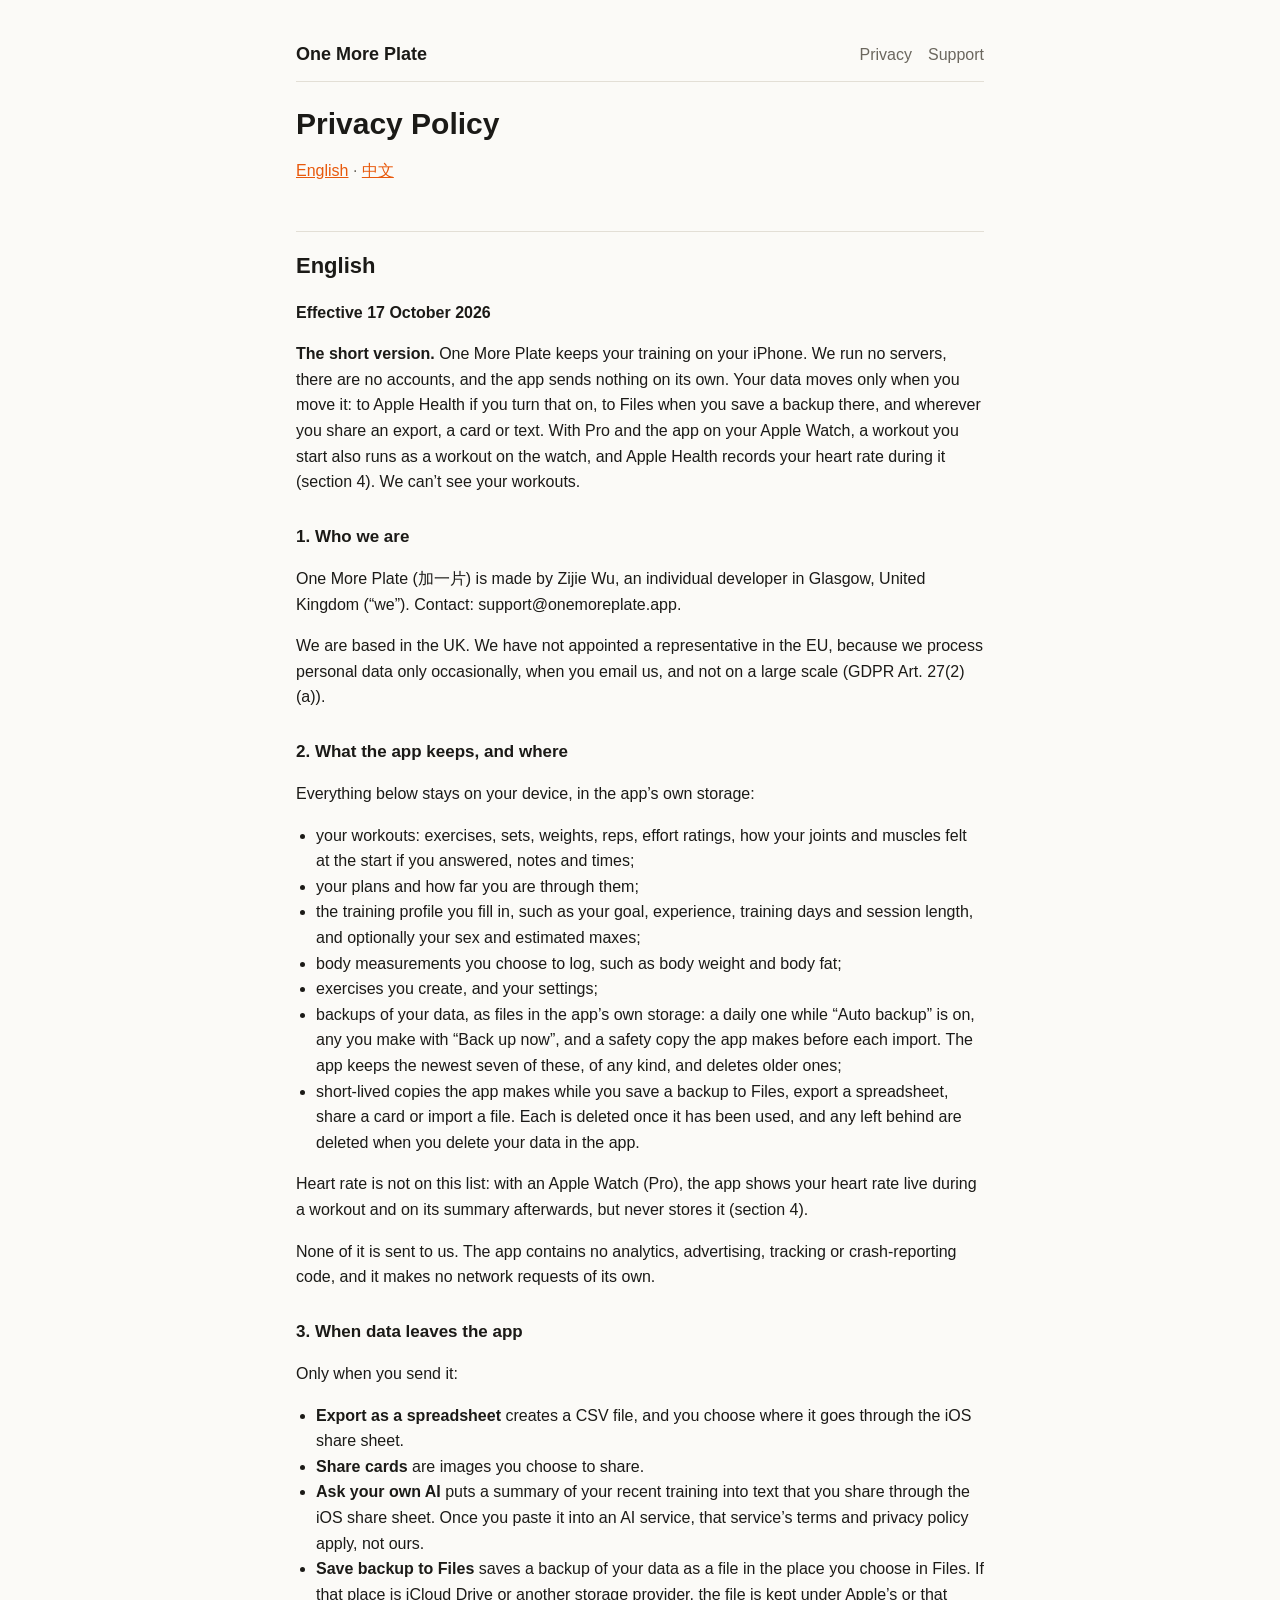
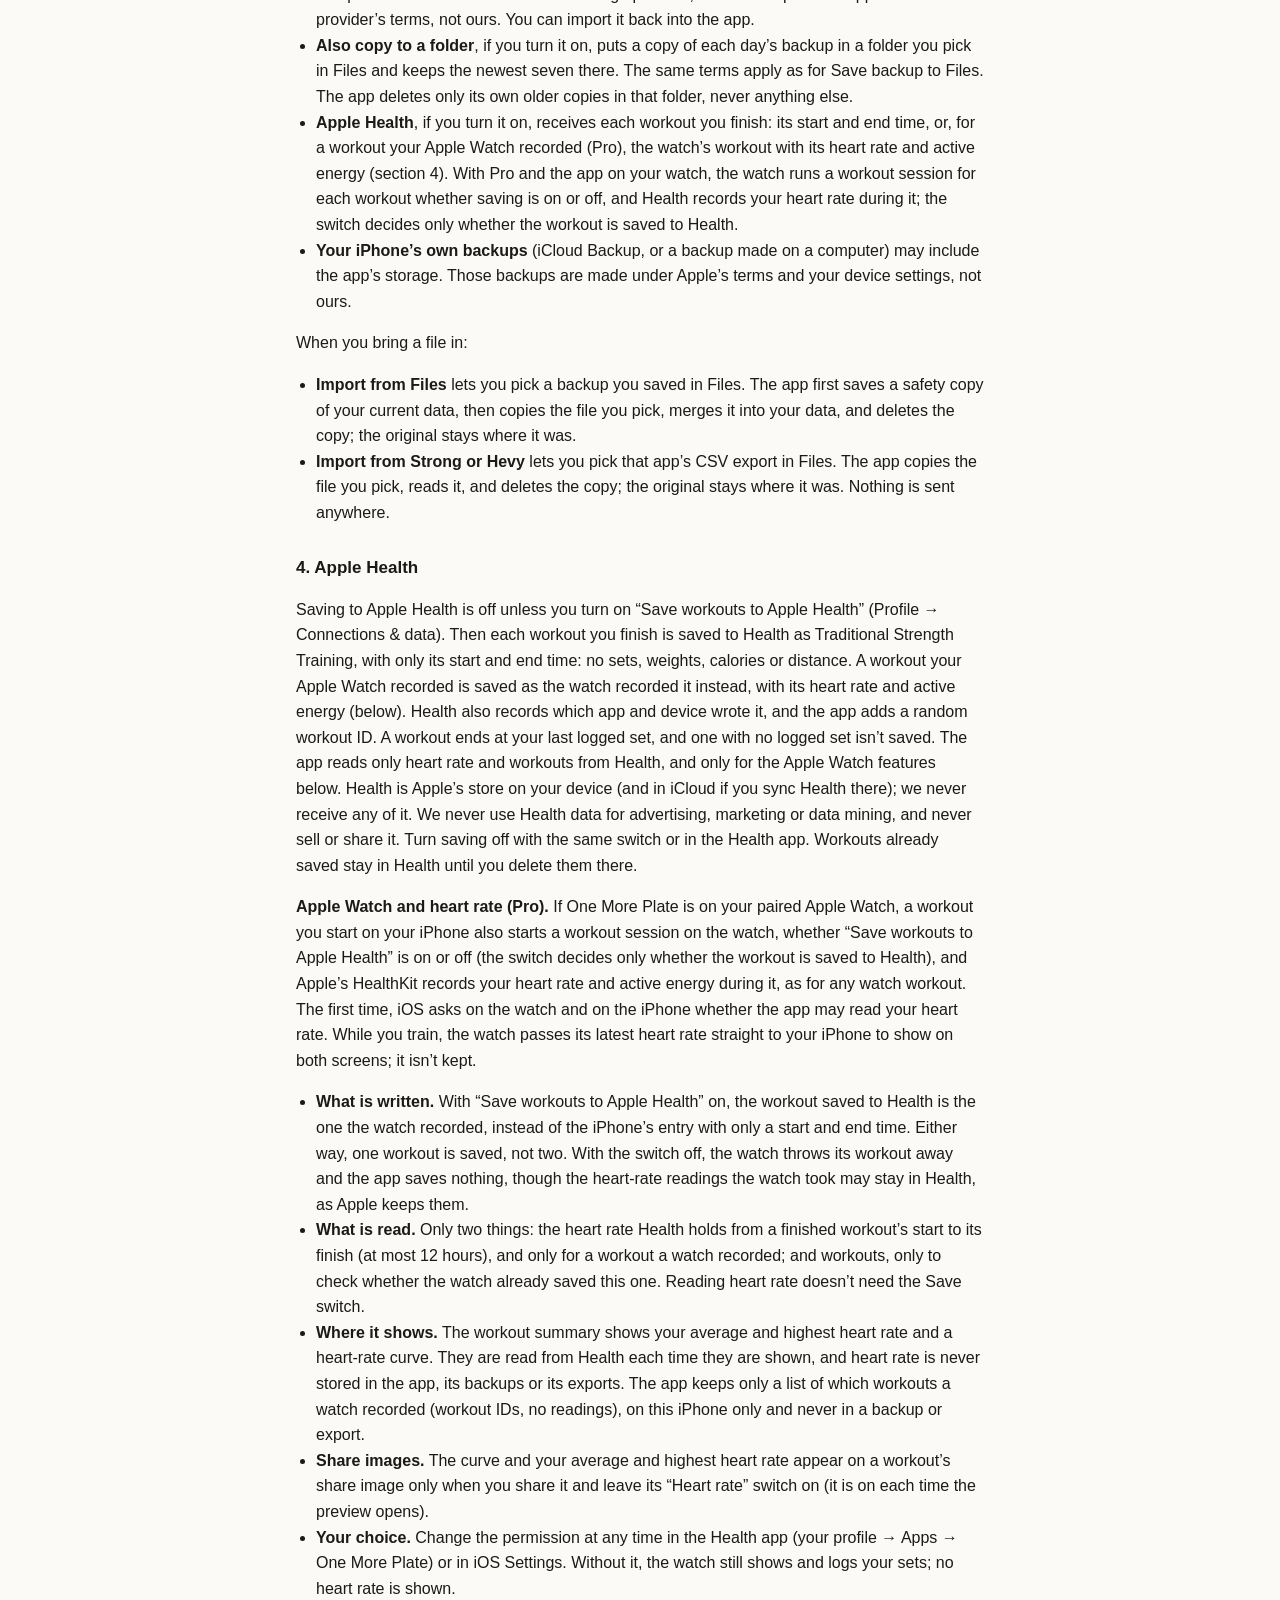
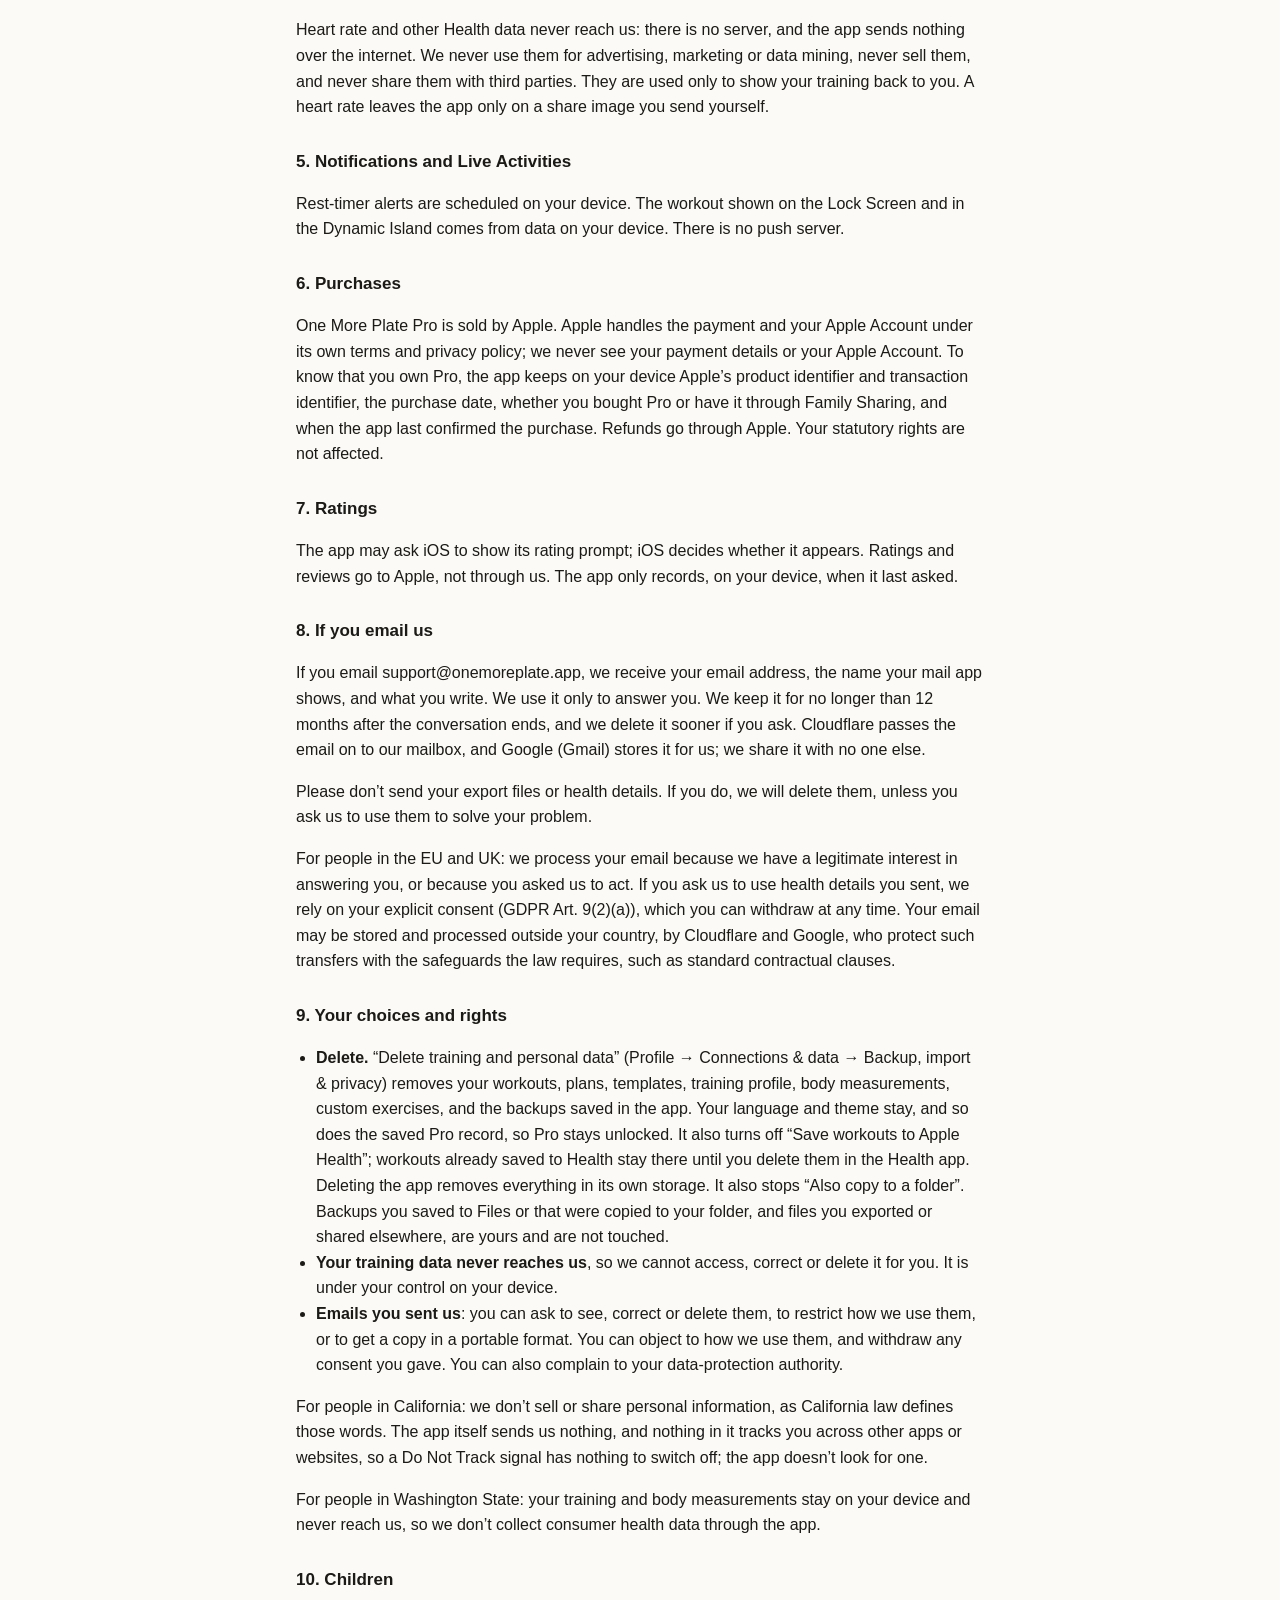
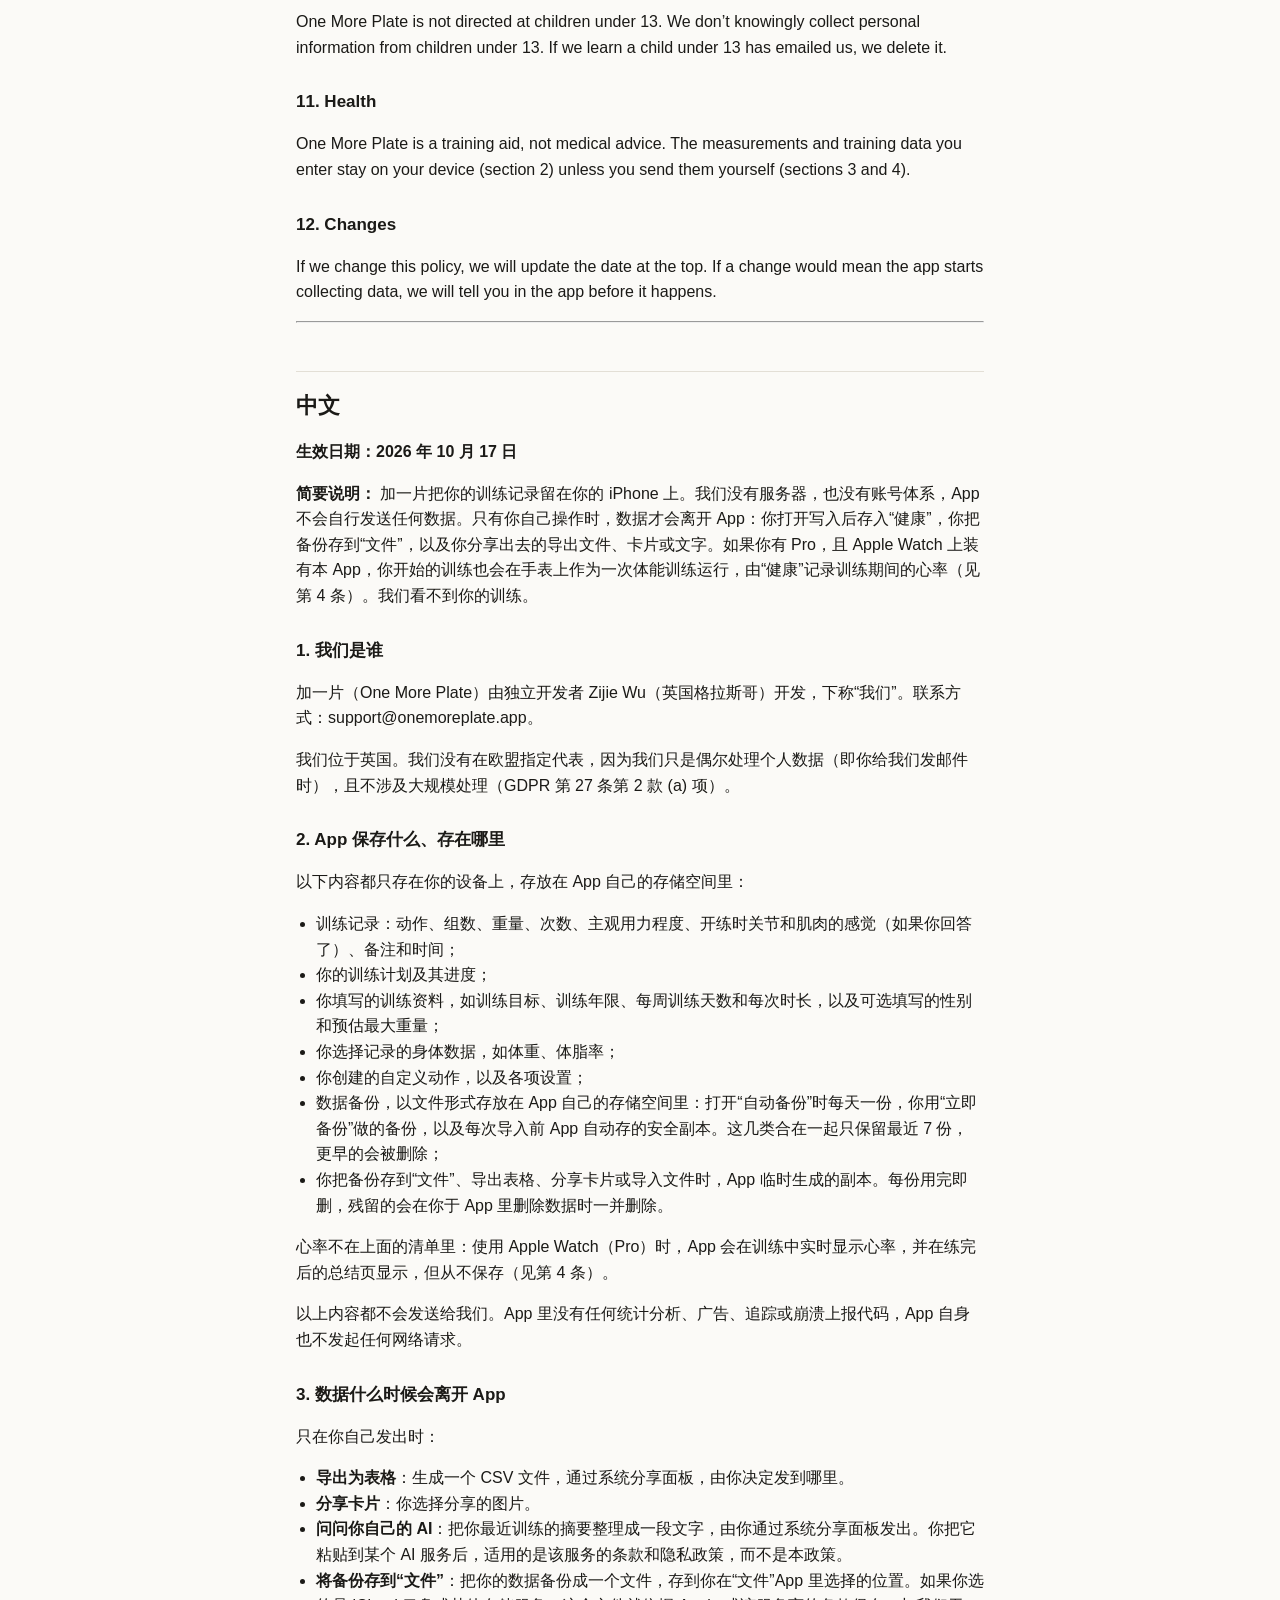
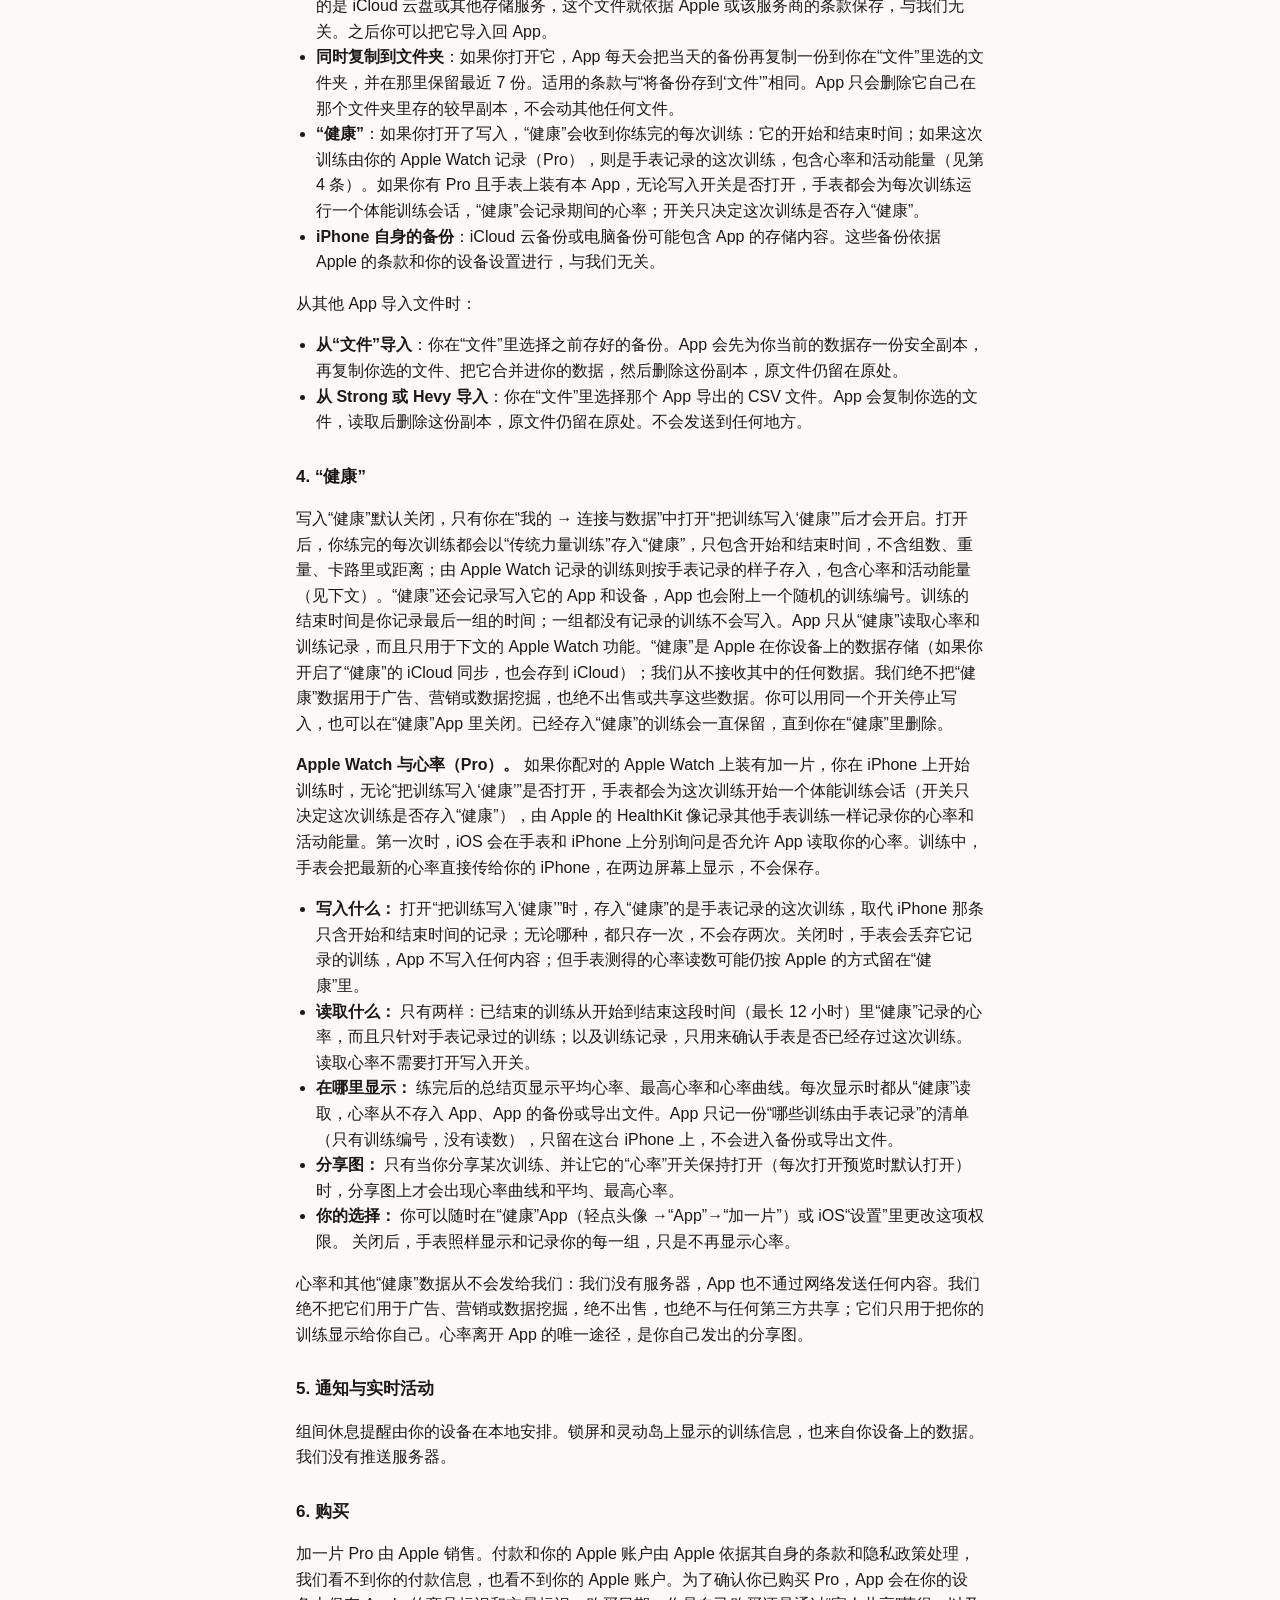
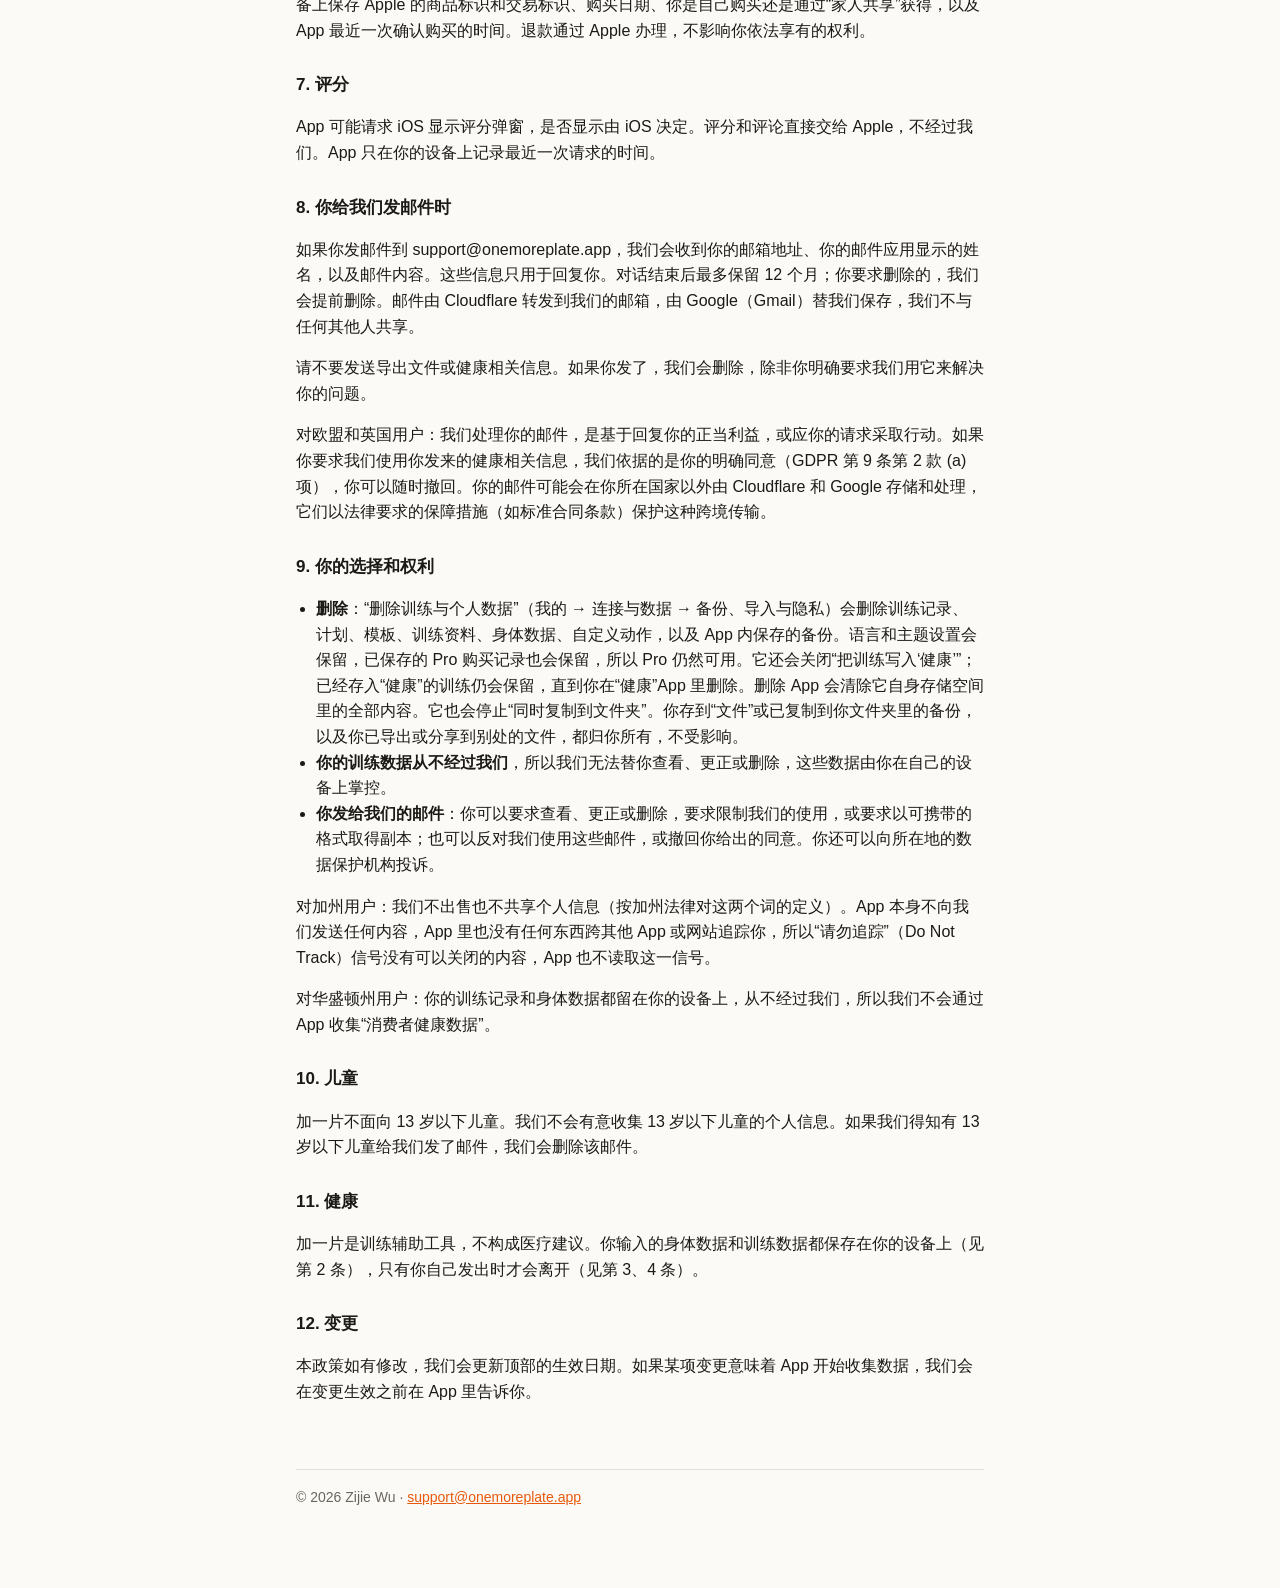
==== privacy/index.html @ 5c90f452 "One More Plate site: home, privacy policy (English and Chinese) and support, served at onemoreplate." ====
<!doctype html>
<html lang="en"><head><meta charset="utf-8"><meta name="viewport" content="width=device-width,initial-scale=1">
<title>Privacy Policy · One More Plate</title><meta name="description" content="How One More Plate handles your data: it stays on your iPhone."><style>
:root{--bg:#fbfaf7;--fg:#1b1a17;--muted:#6b675e;--line:#e3dfd6;--accent:#e8590c}
@media (prefers-color-scheme:dark){:root{--bg:#141311;--fg:#ecebe6;--muted:#a19d93;--line:#2c2a26;--accent:#ff7a33}}
*{box-sizing:border-box}
body{margin:0;background:var(--bg);color:var(--fg);font:16px/1.6 -apple-system,BlinkMacSystemFont,"Helvetica Neue","PingFang SC",sans-serif}
main{max-width:720px;margin:0 auto;padding:40px 16px 80px}
header{display:flex;justify-content:space-between;align-items:baseline;border-bottom:1px solid var(--line);padding-bottom:12px;margin-bottom:24px;gap:12px;flex-wrap:wrap}
header a.home{font-weight:700;font-size:18px;color:var(--fg);text-decoration:none}
nav a{color:var(--muted);margin-left:16px;text-decoration:none}
nav a:hover,a{color:var(--accent)}
h1{font-size:30px;line-height:1.2;margin:0 0 8px}
h2{font-size:22px;margin:48px 0 8px;padding-top:16px;border-top:1px solid var(--line)}
h3{font-size:17px;margin:28px 0 6px}
ul{padding-left:20px}
.muted{color:var(--muted)}
footer{margin-top:64px;color:var(--muted);font-size:14px;border-top:1px solid var(--line);padding-top:16px}
</style></head>
<body><main><header><a class="home" href="/">One More Plate</a><nav><a href="/privacy/">Privacy</a><a href="/support/">Support</a></nav></header>
<h1>Privacy Policy</h1><p class="muted"><a href="#en">English</a> · <a href="#zh">中文</a></p>
<h2 id="en">English</h2>
<p><strong>Effective 17 October 2026</strong></p>
<p><strong>The short version.</strong> One More Plate keeps your
training on your iPhone. We run no servers, there are no accounts, and
the app sends nothing on its own. Your data moves only when you move it:
to Apple Health if you turn that on, to Files when you save a backup
there, and wherever you share an export, a card or text. With Pro and
the app on your Apple Watch, a workout you start also runs as a workout
on the watch, and Apple Health records your heart rate during it
(section 4). We can’t see your workouts.</p>
<h3 id="who-we-are">1. Who we are</h3>
<p>One More Plate (加一片) is made by Zijie Wu, an individual developer
in Glasgow, United Kingdom (“we”). Contact:
support@onemoreplate.app.</p>
<p>We are based in the UK. We have not appointed a representative in the
EU, because we process personal data only occasionally, when you email
us, and not on a large scale (GDPR Art. 27(2)(a)).</p>
<h3 id="what-the-app-keeps-and-where">2. What the app keeps, and
where</h3>
<p>Everything below stays on your device, in the app’s own storage:</p>
<ul>
<li>your workouts: exercises, sets, weights, reps, effort ratings, how
your joints and muscles felt at the start if you answered, notes and
times;</li>
<li>your plans and how far you are through them;</li>
<li>the training profile you fill in, such as your goal, experience,
training days and session length, and optionally your sex and estimated
maxes;</li>
<li>body measurements you choose to log, such as body weight and body
fat;</li>
<li>exercises you create, and your settings;</li>
<li>backups of your data, as files in the app’s own storage: a daily one
while “Auto backup” is on, any you make with “Back up now”, and a safety
copy the app makes before each import. The app keeps the newest seven of
these, of any kind, and deletes older ones;</li>
<li>short-lived copies the app makes while you save a backup to Files,
export a spreadsheet, share a card or import a file. Each is deleted
once it has been used, and any left behind are deleted when you delete
your data in the app.</li>
</ul>
<p>Heart rate is not on this list: with an Apple Watch (Pro), the app
shows your heart rate live during a workout and on its summary
afterwards, but never stores it (section 4).</p>
<p>None of it is sent to us. The app contains no analytics, advertising,
tracking or crash-reporting code, and it makes no network requests of
its own.</p>
<h3 id="when-data-leaves-the-app">3. When data leaves the app</h3>
<p>Only when you send it:</p>
<ul>
<li><strong>Export as a spreadsheet</strong> creates a CSV file, and you
choose where it goes through the iOS share sheet.</li>
<li><strong>Share cards</strong> are images you choose to share.</li>
<li><strong>Ask your own AI</strong> puts a summary of your recent
training into text that you share through the iOS share sheet. Once you
paste it into an AI service, that service’s terms and privacy policy
apply, not ours.</li>
<li><strong>Save backup to Files</strong> saves a backup of your data as
a file in the place you choose in Files. If that place is iCloud Drive
or another storage provider, the file is kept under Apple’s or that
provider’s terms, not ours. You can import it back into the app.</li>
<li><strong>Also copy to a folder</strong>, if you turn it on, puts a
copy of each day’s backup in a folder you pick in Files and keeps the
newest seven there. The same terms apply as for Save backup to Files.
The app deletes only its own older copies in that folder, never anything
else.</li>
<li><strong>Apple Health</strong>, if you turn it on, receives each
workout you finish: its start and end time, or, for a workout your Apple
Watch recorded (Pro), the watch’s workout with its heart rate and active
energy (section 4). With Pro and the app on your watch, the watch runs a
workout session for each workout whether saving is on or off, and Health
records your heart rate during it; the switch decides only whether the
workout is saved to Health.</li>
<li><strong>Your iPhone’s own backups</strong> (iCloud Backup, or a
backup made on a computer) may include the app’s storage. Those backups
are made under Apple’s terms and your device settings, not ours.</li>
</ul>
<p>When you bring a file in:</p>
<ul>
<li><strong>Import from Files</strong> lets you pick a backup you saved
in Files. The app first saves a safety copy of your current data, then
copies the file you pick, merges it into your data, and deletes the
copy; the original stays where it was.</li>
<li><strong>Import from Strong or Hevy</strong> lets you pick that app’s
CSV export in Files. The app copies the file you pick, reads it, and
deletes the copy; the original stays where it was. Nothing is sent
anywhere.</li>
</ul>
<h3 id="apple-health">4. Apple Health</h3>
<p>Saving to Apple Health is off unless you turn on “Save workouts to
Apple Health” (Profile → Connections &amp; data). Then each workout you
finish is saved to Health as Traditional Strength Training, with only
its start and end time: no sets, weights, calories or distance. A
workout your Apple Watch recorded is saved as the watch recorded it
instead, with its heart rate and active energy (below). Health also
records which app and device wrote it, and the app adds a random workout
ID. A workout ends at your last logged set, and one with no logged set
isn’t saved. The app reads only heart rate and workouts from Health, and
only for the Apple Watch features below. Health is Apple’s store on your
device (and in iCloud if you sync Health there); we never receive any of
it. We never use Health data for advertising, marketing or data mining,
and never sell or share it. Turn saving off with the same switch or in
the Health app. Workouts already saved stay in Health until you delete
them there.</p>
<p><strong>Apple Watch and heart rate (Pro).</strong> If One More Plate
is on your paired Apple Watch, a workout you start on your iPhone also
starts a workout session on the watch, whether “Save workouts to Apple
Health” is on or off (the switch decides only whether the workout is
saved to Health), and Apple’s HealthKit records your heart rate and
active energy during it, as for any watch workout. The first time, iOS
asks on the watch and on the iPhone whether the app may read your heart
rate. While you train, the watch passes its latest heart rate straight
to your iPhone to show on both screens; it isn’t kept.</p>
<ul>
<li><strong>What is written.</strong> With “Save workouts to Apple
Health” on, the workout saved to Health is the one the watch recorded,
instead of the iPhone’s entry with only a start and end time. Either
way, one workout is saved, not two. With the switch off, the watch
throws its workout away and the app saves nothing, though the heart-rate
readings the watch took may stay in Health, as Apple keeps them.</li>
<li><strong>What is read.</strong> Only two things: the heart rate
Health holds from a finished workout’s start to its finish (at most 12
hours), and only for a workout a watch recorded; and workouts, only to
check whether the watch already saved this one. Reading heart rate
doesn’t need the Save switch.</li>
<li><strong>Where it shows.</strong> The workout summary shows your
average and highest heart rate and a heart-rate curve. They are read
from Health each time they are shown, and heart rate is never stored in
the app, its backups or its exports. The app keeps only a list of which
workouts a watch recorded (workout IDs, no readings), on this iPhone
only and never in a backup or export.</li>
<li><strong>Share images.</strong> The curve and your average and
highest heart rate appear on a workout’s share image only when you share
it and leave its “Heart rate” switch on (it is on each time the preview
opens).</li>
<li><strong>Your choice.</strong> Change the permission at any time in
the Health app (your profile → Apps → One More Plate) or in iOS
Settings. Without it, the watch still shows and logs your sets; no heart
rate is shown.</li>
</ul>
<p>Heart rate and other Health data never reach us: there is no server,
and the app sends nothing over the internet. We never use them for
advertising, marketing or data mining, never sell them, and never share
them with third parties. They are used only to show your training back
to you. A heart rate leaves the app only on a share image you send
yourself.</p>
<h3 id="notifications-and-live-activities">5. Notifications and Live
Activities</h3>
<p>Rest-timer alerts are scheduled on your device. The workout shown on
the Lock Screen and in the Dynamic Island comes from data on your
device. There is no push server.</p>
<h3 id="purchases">6. Purchases</h3>
<p>One More Plate Pro is sold by Apple. Apple handles the payment and
your Apple Account under its own terms and privacy policy; we never see
your payment details or your Apple Account. To know that you own Pro,
the app keeps on your device Apple’s product identifier and transaction
identifier, the purchase date, whether you bought Pro or have it through
Family Sharing, and when the app last confirmed the purchase. Refunds go
through Apple. Your statutory rights are not affected.</p>
<h3 id="ratings">7. Ratings</h3>
<p>The app may ask iOS to show its rating prompt; iOS decides whether it
appears. Ratings and reviews go to Apple, not through us. The app only
records, on your device, when it last asked.</p>
<h3 id="if-you-email-us">8. If you email us</h3>
<p>If you email support@onemoreplate.app, we receive your email address,
the name your mail app shows, and what you write. We use it only to
answer you. We keep it for no longer than 12 months after the
conversation ends, and we delete it sooner if you ask. Cloudflare passes
the email on to our mailbox, and Google (Gmail) stores it for us; we
share it with no one else.</p>
<p>Please don’t send your export files or health details. If you do, we
will delete them, unless you ask us to use them to solve your
problem.</p>
<p>For people in the EU and UK: we process your email because we have a
legitimate interest in answering you, or because you asked us to act. If
you ask us to use health details you sent, we rely on your explicit
consent (GDPR Art. 9(2)(a)), which you can withdraw at any time. Your
email may be stored and processed outside your country, by Cloudflare
and Google, who protect such transfers with the safeguards the law
requires, such as standard contractual clauses.</p>
<h3 id="your-choices-and-rights">9. Your choices and rights</h3>
<ul>
<li><strong>Delete.</strong> “Delete training and personal data”
(Profile → Connections &amp; data → Backup, import &amp; privacy)
removes your workouts, plans, templates, training profile, body
measurements, custom exercises, and the backups saved in the app. Your
language and theme stay, and so does the saved Pro record, so Pro stays
unlocked. It also turns off “Save workouts to Apple Health”; workouts
already saved to Health stay there until you delete them in the Health
app. Deleting the app removes everything in its own storage. It also
stops “Also copy to a folder”. Backups you saved to Files or that were
copied to your folder, and files you exported or shared elsewhere, are
yours and are not touched.</li>
<li><strong>Your training data never reaches us</strong>, so we cannot
access, correct or delete it for you. It is under your control on your
device.</li>
<li><strong>Emails you sent us</strong>: you can ask to see, correct or
delete them, to restrict how we use them, or to get a copy in a portable
format. You can object to how we use them, and withdraw any consent you
gave. You can also complain to your data-protection authority.</li>
</ul>
<p>For people in California: we don’t sell or share personal
information, as California law defines those words. The app itself sends
us nothing, and nothing in it tracks you across other apps or websites,
so a Do Not Track signal has nothing to switch off; the app doesn’t look
for one.</p>
<p>For people in Washington State: your training and body measurements
stay on your device and never reach us, so we don’t collect consumer
health data through the app.</p>
<h3 id="children">10. Children</h3>
<p>One More Plate is not directed at children under 13. We don’t
knowingly collect personal information from children under 13. If we
learn a child under 13 has emailed us, we delete it.</p>
<h3 id="health">11. Health</h3>
<p>One More Plate is a training aid, not medical advice. The
measurements and training data you enter stay on your device (section 2)
unless you send them yourself (sections 3 and 4).</p>
<h3 id="changes">12. Changes</h3>
<p>If we change this policy, we will update the date at the top. If a
change would mean the app starts collecting data, we will tell you in
the app before it happens.</p>
<hr />
<h2 id="zh">中文</h2>
<p><strong>生效日期：2026 年 10 月 17 日</strong></p>
<p><strong>简要说明：</strong> 加一片把你的训练记录留在你的 iPhone
上。我们没有服务器，也没有账号体系，App
不会自行发送任何数据。只有你自己操作时，数据才会离开
App：你打开写入后存入“健康”，你把备份存到“文件”，以及你分享出去的导出文件、卡片或文字。如果你有
Pro，且 Apple Watch 上装有本
App，你开始的训练也会在手表上作为一次体能训练运行，由“健康”记录训练期间的心率（见第
4 条）。我们看不到你的训练。</p>
<h3 id="我们是谁">1. 我们是谁</h3>
<p>加一片（One More Plate）由独立开发者 Zijie
Wu（英国格拉斯哥）开发，下称“我们”。联系方式：support@onemoreplate.app。</p>
<p>我们位于英国。我们没有在欧盟指定代表，因为我们只是偶尔处理个人数据（即你给我们发邮件时），且不涉及大规模处理（GDPR
第 27 条第 2 款 (a) 项）。</p>
<h3 id="app-保存什么存在哪里">2. App 保存什么、存在哪里</h3>
<p>以下内容都只存在你的设备上，存放在 App 自己的存储空间里：</p>
<ul>
<li>训练记录：动作、组数、重量、次数、主观用力程度、开练时关节和肌肉的感觉（如果你回答了）、备注和时间；</li>
<li>你的训练计划及其进度；</li>
<li>你填写的训练资料，如训练目标、训练年限、每周训练天数和每次时长，以及可选填写的性别和预估最大重量；</li>
<li>你选择记录的身体数据，如体重、体脂率；</li>
<li>你创建的自定义动作，以及各项设置；</li>
<li>数据备份，以文件形式存放在 App
自己的存储空间里：打开“自动备份”时每天一份，你用“立即备份”做的备份，以及每次导入前
App 自动存的安全副本。这几类合在一起只保留最近 7
份，更早的会被删除；</li>
<li>你把备份存到“文件”、导出表格、分享卡片或导入文件时，App
临时生成的副本。每份用完即删，残留的会在你于 App
里删除数据时一并删除。</li>
</ul>
<p>心率不在上面的清单里：使用 Apple Watch（Pro）时，App
会在训练中实时显示心率，并在练完后的总结页显示，但从不保存（见第 4
条）。</p>
<p>以上内容都不会发送给我们。App
里没有任何统计分析、广告、追踪或崩溃上报代码，App
自身也不发起任何网络请求。</p>
<h3 id="数据什么时候会离开-app">3. 数据什么时候会离开 App</h3>
<p>只在你自己发出时：</p>
<ul>
<li><strong>导出为表格</strong>：生成一个 CSV
文件，通过系统分享面板，由你决定发到哪里。</li>
<li><strong>分享卡片</strong>：你选择分享的图片。</li>
<li><strong>问问你自己的
AI</strong>：把你最近训练的摘要整理成一段文字，由你通过系统分享面板发出。你把它粘贴到某个
AI 服务后，适用的是该服务的条款和隐私政策，而不是本政策。</li>
<li><strong>将备份存到“文件”</strong>：把你的数据备份成一个文件，存到你在“文件”App
里选择的位置。如果你选的是 iCloud 云盘或其他存储服务，这个文件就依据
Apple 或该服务商的条款保存，与我们无关。之后你可以把它导入回 App。</li>
<li><strong>同时复制到文件夹</strong>：如果你打开它，App
每天会把当天的备份再复制一份到你在“文件”里选的文件夹，并在那里保留最近 7
份。适用的条款与“将备份存到‘文件’”相同。App
只会删除它自己在那个文件夹里存的较早副本，不会动其他任何文件。</li>
<li><strong>“健康”</strong>：如果你打开了写入，“健康”会收到你练完的每次训练：它的开始和结束时间；如果这次训练由你的
Apple Watch
记录（Pro），则是手表记录的这次训练，包含心率和活动能量（见第 4
条）。如果你有 Pro 且手表上装有本
App，无论写入开关是否打开，手表都会为每次训练运行一个体能训练会话，“健康”会记录期间的心率；开关只决定这次训练是否存入“健康”。</li>
<li><strong>iPhone 自身的备份</strong>：iCloud 云备份或电脑备份可能包含
App 的存储内容。这些备份依据 Apple
的条款和你的设备设置进行，与我们无关。</li>
</ul>
<p>从其他 App 导入文件时：</p>
<ul>
<li><strong>从“文件”导入</strong>：你在“文件”里选择之前存好的备份。App
会先为你当前的数据存一份安全副本，再复制你选的文件、把它合并进你的数据，然后删除这份副本，原文件仍留在原处。</li>
<li><strong>从 Strong 或 Hevy 导入</strong>：你在“文件”里选择那个 App
导出的 CSV 文件。App
会复制你选的文件，读取后删除这份副本，原文件仍留在原处。不会发送到任何地方。</li>
</ul>
<h3 id="健康">4. “健康”</h3>
<p>写入“健康”默认关闭，只有你在“我的 →
连接与数据”中打开“把训练写入‘健康’”后才会开启。打开后，你练完的每次训练都会以“传统力量训练”存入“健康”，只包含开始和结束时间，不含组数、重量、卡路里或距离；由
Apple Watch
记录的训练则按手表记录的样子存入，包含心率和活动能量（见下文）。“健康”还会记录写入它的
App 和设备，App
也会附上一个随机的训练编号。训练的结束时间是你记录最后一组的时间；一组都没有记录的训练不会写入。App
只从“健康”读取心率和训练记录，而且只用于下文的 Apple Watch
功能。“健康”是 Apple 在你设备上的数据存储（如果你开启了“健康”的 iCloud
同步，也会存到
iCloud）；我们从不接收其中的任何数据。我们绝不把“健康”数据用于广告、营销或数据挖掘，也绝不出售或共享这些数据。你可以用同一个开关停止写入，也可以在“健康”App
里关闭。已经存入“健康”的训练会一直保留，直到你在“健康”里删除。</p>
<p><strong>Apple Watch 与心率（Pro）。</strong> 如果你配对的 Apple Watch
上装有加一片，你在 iPhone
上开始训练时，无论“把训练写入‘健康’”是否打开，手表都会为这次训练开始一个体能训练会话（开关只决定这次训练是否存入“健康”），由
Apple 的 HealthKit
像记录其他手表训练一样记录你的心率和活动能量。第一次时，iOS 会在手表和
iPhone 上分别询问是否允许 App
读取你的心率。训练中，手表会把最新的心率直接传给你的
iPhone，在两边屏幕上显示，不会保存。</p>
<ul>
<li><strong>写入什么：</strong>
打开“把训练写入‘健康’”时，存入“健康”的是手表记录的这次训练，取代 iPhone
那条只含开始和结束时间的记录；无论哪种，都只存一次，不会存两次。关闭时，手表会丢弃它记录的训练，App
不写入任何内容；但手表测得的心率读数可能仍按 Apple
的方式留在“健康”里。</li>
<li><strong>读取什么：</strong>
只有两样：已结束的训练从开始到结束这段时间（最长 12
小时）里“健康”记录的心率，而且只针对手表记录过的训练；以及训练记录，只用来确认手表是否已经存过这次训练。读取心率不需要打开写入开关。</li>
<li><strong>在哪里显示：</strong>
练完后的总结页显示平均心率、最高心率和心率曲线。每次显示时都从“健康”读取，心率从不存入
App、App 的备份或导出文件。App
只记一份“哪些训练由手表记录”的清单（只有训练编号，没有读数），只留在这台
iPhone 上，不会进入备份或导出文件。</li>
<li><strong>分享图：</strong>
只有当你分享某次训练、并让它的“心率”开关保持打开（每次打开预览时默认打开）时，分享图上才会出现心率曲线和平均、最高心率。</li>
<li><strong>你的选择：</strong> 你可以随时在“健康”App（轻点头像
→“App”→“加一片”）或 iOS“设置”里更改这项权限。
关闭后，手表照样显示和记录你的每一组，只是不再显示心率。</li>
</ul>
<p>心率和其他“健康”数据从不会发给我们：我们没有服务器，App
也不通过网络发送任何内容。我们绝不把它们用于广告、营销或数据挖掘，绝不出售，也绝不与任何第三方共享；它们只用于把你的训练显示给你自己。心率离开
App 的唯一途径，是你自己发出的分享图。</p>
<h3 id="通知与实时活动">5. 通知与实时活动</h3>
<p>组间休息提醒由你的设备在本地安排。锁屏和灵动岛上显示的训练信息，也来自你设备上的数据。我们没有推送服务器。</p>
<h3 id="购买">6. 购买</h3>
<p>加一片 Pro 由 Apple 销售。付款和你的 Apple 账户由 Apple
依据其自身的条款和隐私政策处理，我们看不到你的付款信息，也看不到你的
Apple 账户。为了确认你已购买 Pro，App 会在你的设备上保存 Apple
的商品标识和交易标识、购买日期、你是自己购买还是通过“家人共享”获得，以及
App 最近一次确认购买的时间。退款通过 Apple
办理，不影响你依法享有的权利。</p>
<h3 id="评分">7. 评分</h3>
<p>App 可能请求 iOS 显示评分弹窗，是否显示由 iOS
决定。评分和评论直接交给 Apple，不经过我们。App
只在你的设备上记录最近一次请求的时间。</p>
<h3 id="你给我们发邮件时">8. 你给我们发邮件时</h3>
<p>如果你发邮件到
support@onemoreplate.app，我们会收到你的邮箱地址、你的邮件应用显示的姓名，以及邮件内容。这些信息只用于回复你。对话结束后最多保留
12 个月；你要求删除的，我们会提前删除。邮件由 Cloudflare
转发到我们的邮箱，由
Google（Gmail）替我们保存，我们不与任何其他人共享。</p>
<p>请不要发送导出文件或健康相关信息。如果你发了，我们会删除，除非你明确要求我们用它来解决你的问题。</p>
<p>对欧盟和英国用户：我们处理你的邮件，是基于回复你的正当利益，或应你的请求采取行动。如果你要求我们使用你发来的健康相关信息，我们依据的是你的明确同意（GDPR
第 9 条第 2 款 (a)
项），你可以随时撤回。你的邮件可能会在你所在国家以外由 Cloudflare 和
Google
存储和处理，它们以法律要求的保障措施（如标准合同条款）保护这种跨境传输。</p>
<h3 id="你的选择和权利">9. 你的选择和权利</h3>
<ul>
<li><strong>删除</strong>：“删除训练与个人数据”（我的 → 连接与数据 →
备份、导入与隐私）会删除训练记录、计划、模板、训练资料、身体数据、自定义动作，以及
App 内保存的备份。语言和主题设置会保留，已保存的 Pro
购买记录也会保留，所以 Pro
仍然可用。它还会关闭“把训练写入‘健康’”；已经存入“健康”的训练仍会保留，直到你在“健康”App
里删除。删除 App
会清除它自身存储空间里的全部内容。它也会停止“同时复制到文件夹”。你存到“文件”或已复制到你文件夹里的备份，以及你已导出或分享到别处的文件，都归你所有，不受影响。</li>
<li><strong>你的训练数据从不经过我们</strong>，所以我们无法替你查看、更正或删除，这些数据由你在自己的设备上掌控。</li>
<li><strong>你发给我们的邮件</strong>：你可以要求查看、更正或删除，要求限制我们的使用，或要求以可携带的格式取得副本；也可以反对我们使用这些邮件，或撤回你给出的同意。你还可以向所在地的数据保护机构投诉。</li>
</ul>
<p>对加州用户：我们不出售也不共享个人信息（按加州法律对这两个词的定义）。App
本身不向我们发送任何内容，App 里也没有任何东西跨其他 App
或网站追踪你，所以“请勿追踪”（Do Not Track）信号没有可以关闭的内容，App
也不读取这一信号。</p>
<p>对华盛顿州用户：你的训练记录和身体数据都留在你的设备上，从不经过我们，所以我们不会通过
App 收集“消费者健康数据”。</p>
<h3 id="儿童">10. 儿童</h3>
<p>加一片不面向 13 岁以下儿童。我们不会有意收集 13
岁以下儿童的个人信息。如果我们得知有 13
岁以下儿童给我们发了邮件，我们会删除该邮件。</p>
<h3 id="健康-1">11. 健康</h3>
<p>加一片是训练辅助工具，不构成医疗建议。你输入的身体数据和训练数据都保存在你的设备上（见第
2 条），只有你自己发出时才会离开（见第 3、4 条）。</p>
<h3 id="变更">12. 变更</h3>
<p>本政策如有修改，我们会更新顶部的生效日期。如果某项变更意味着 App
开始收集数据，我们会在变更生效之前在 App 里告诉你。</p>

<footer>© 2026 Zijie Wu · <a href="mailto:support@onemoreplate.app">support@onemoreplate.app</a></footer></main></body></html>
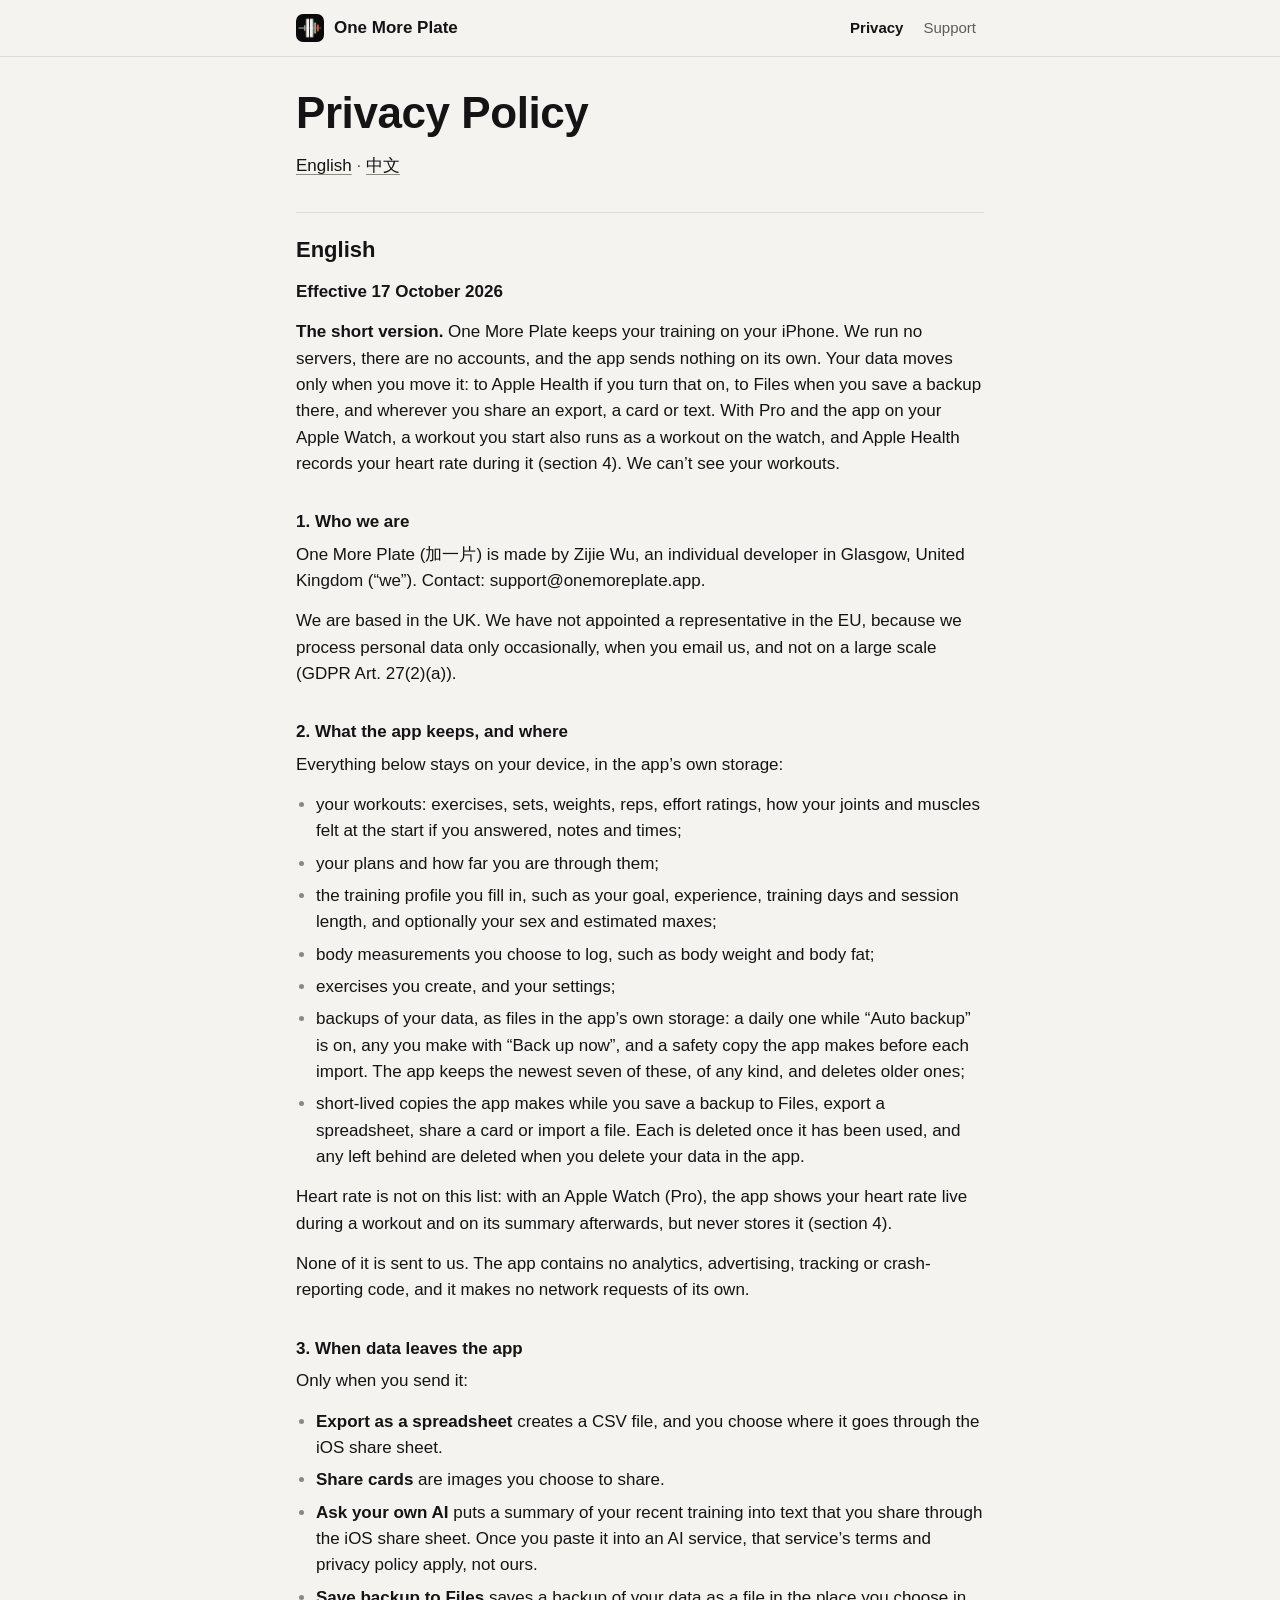
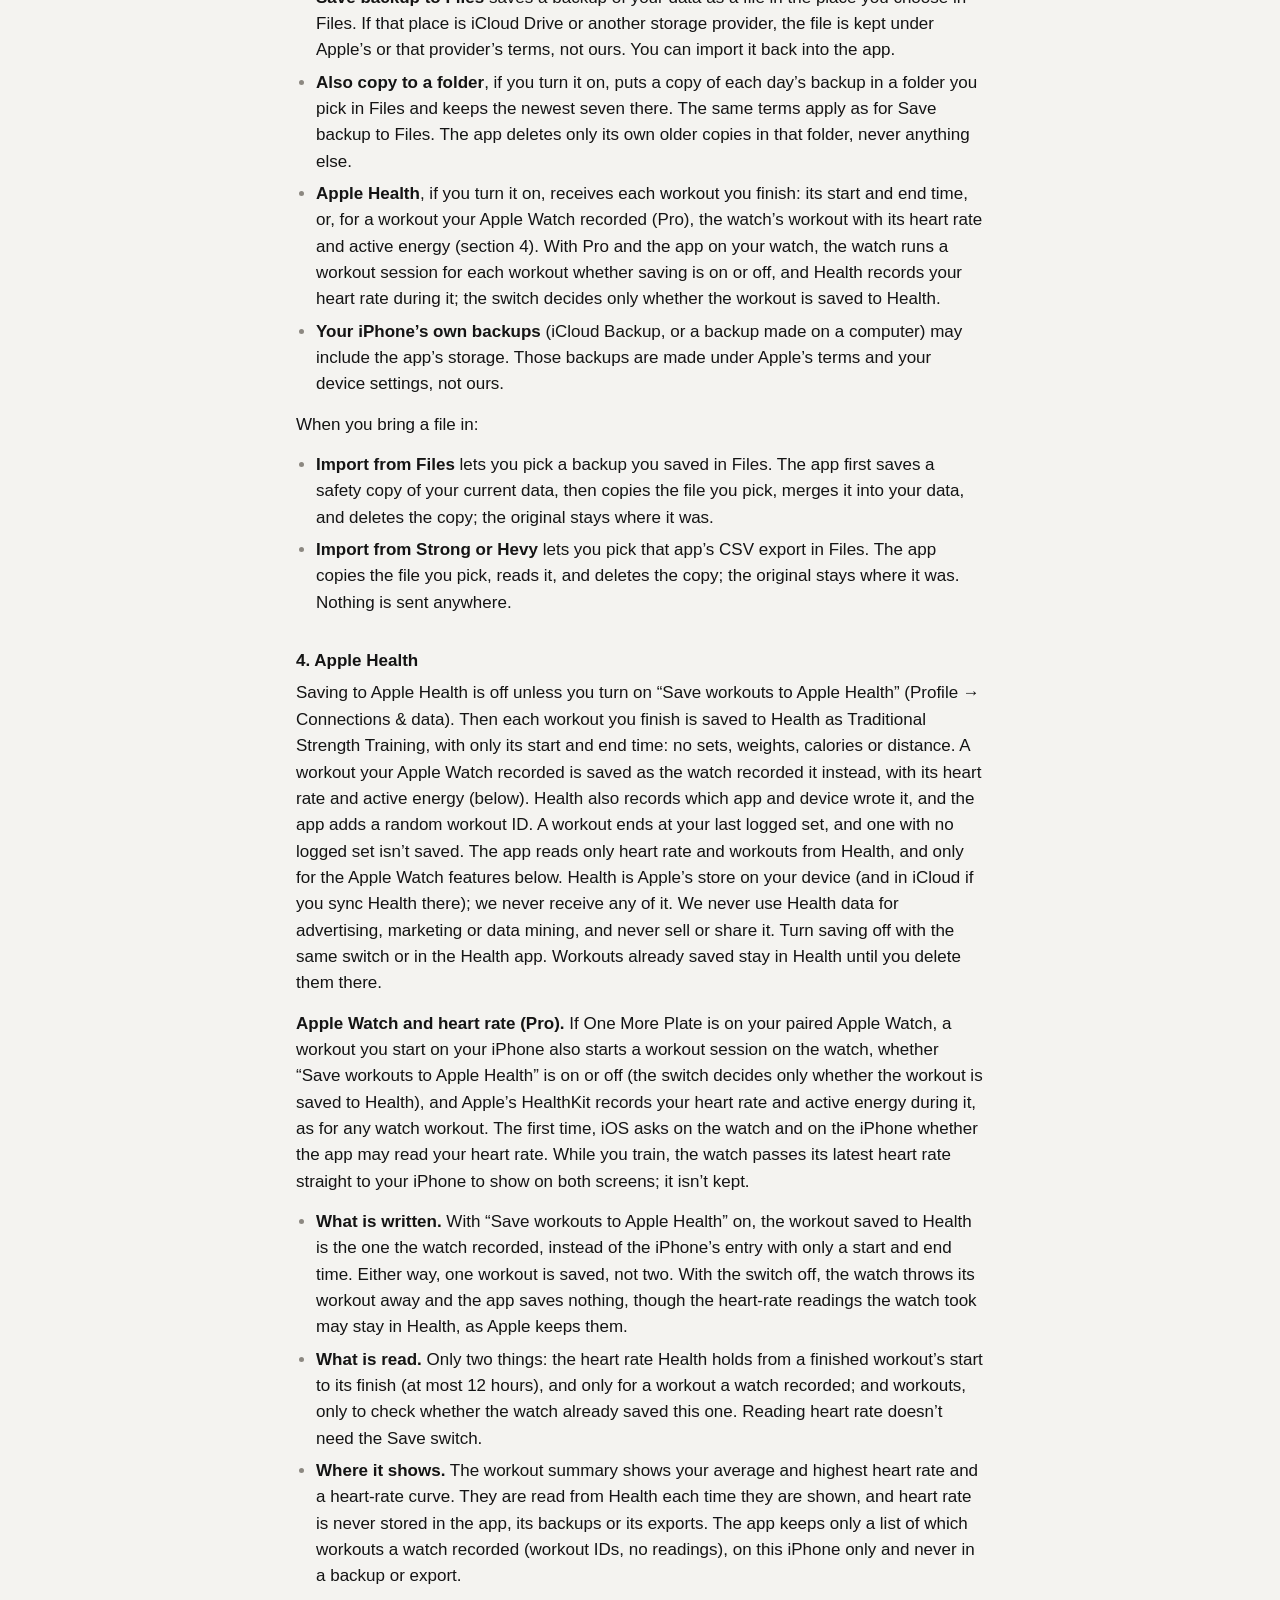
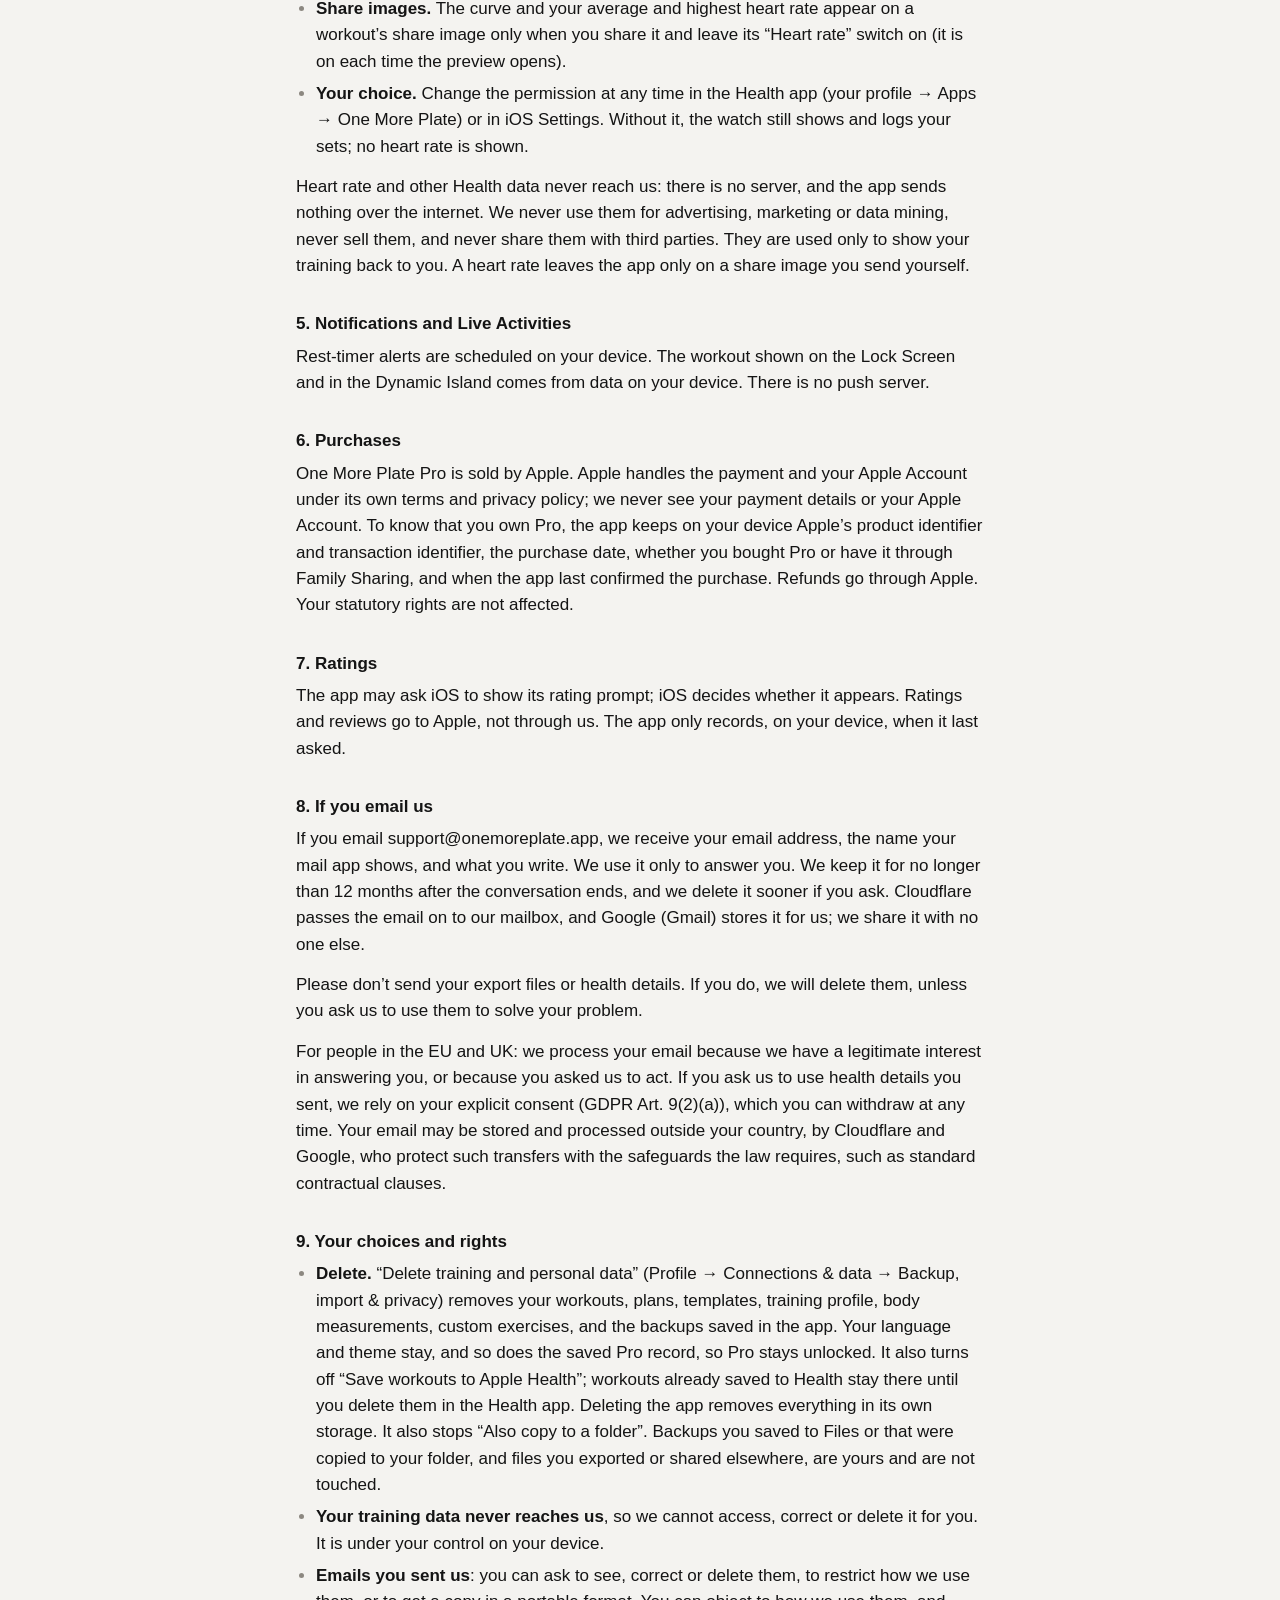
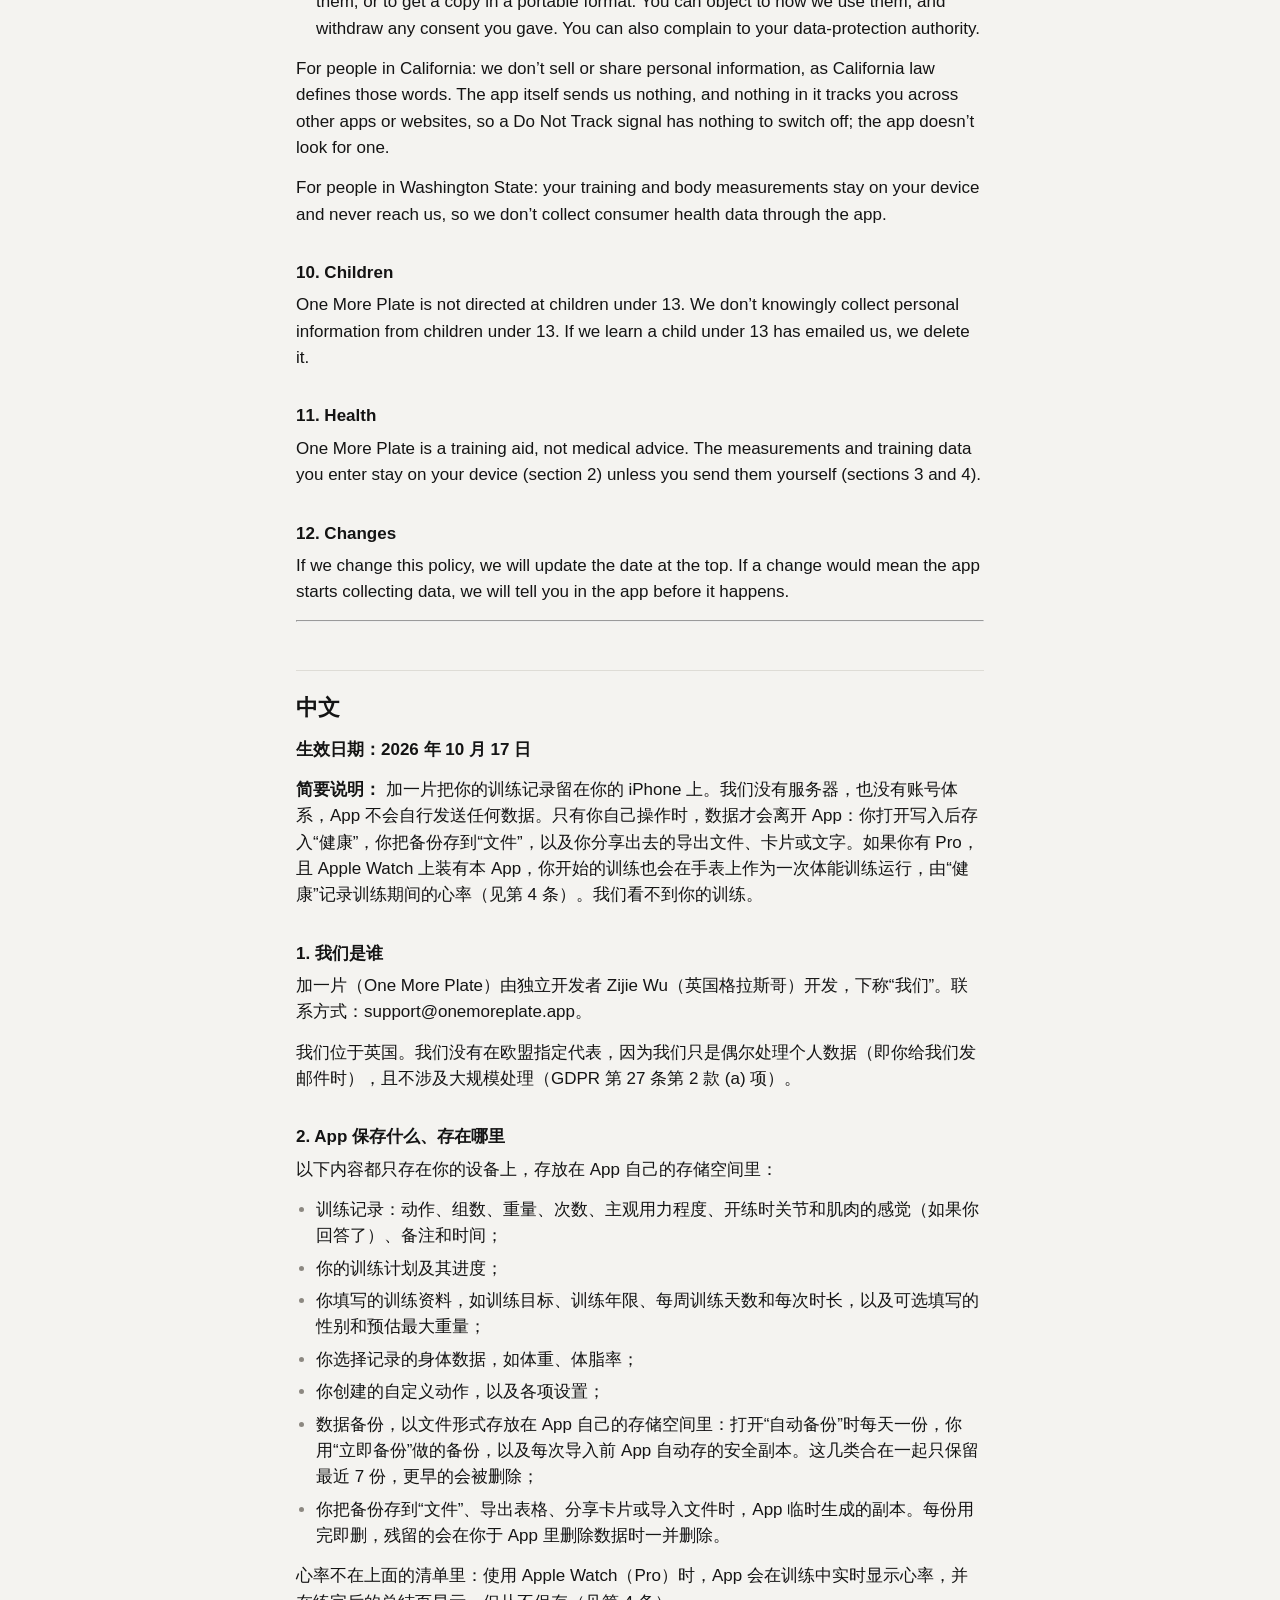
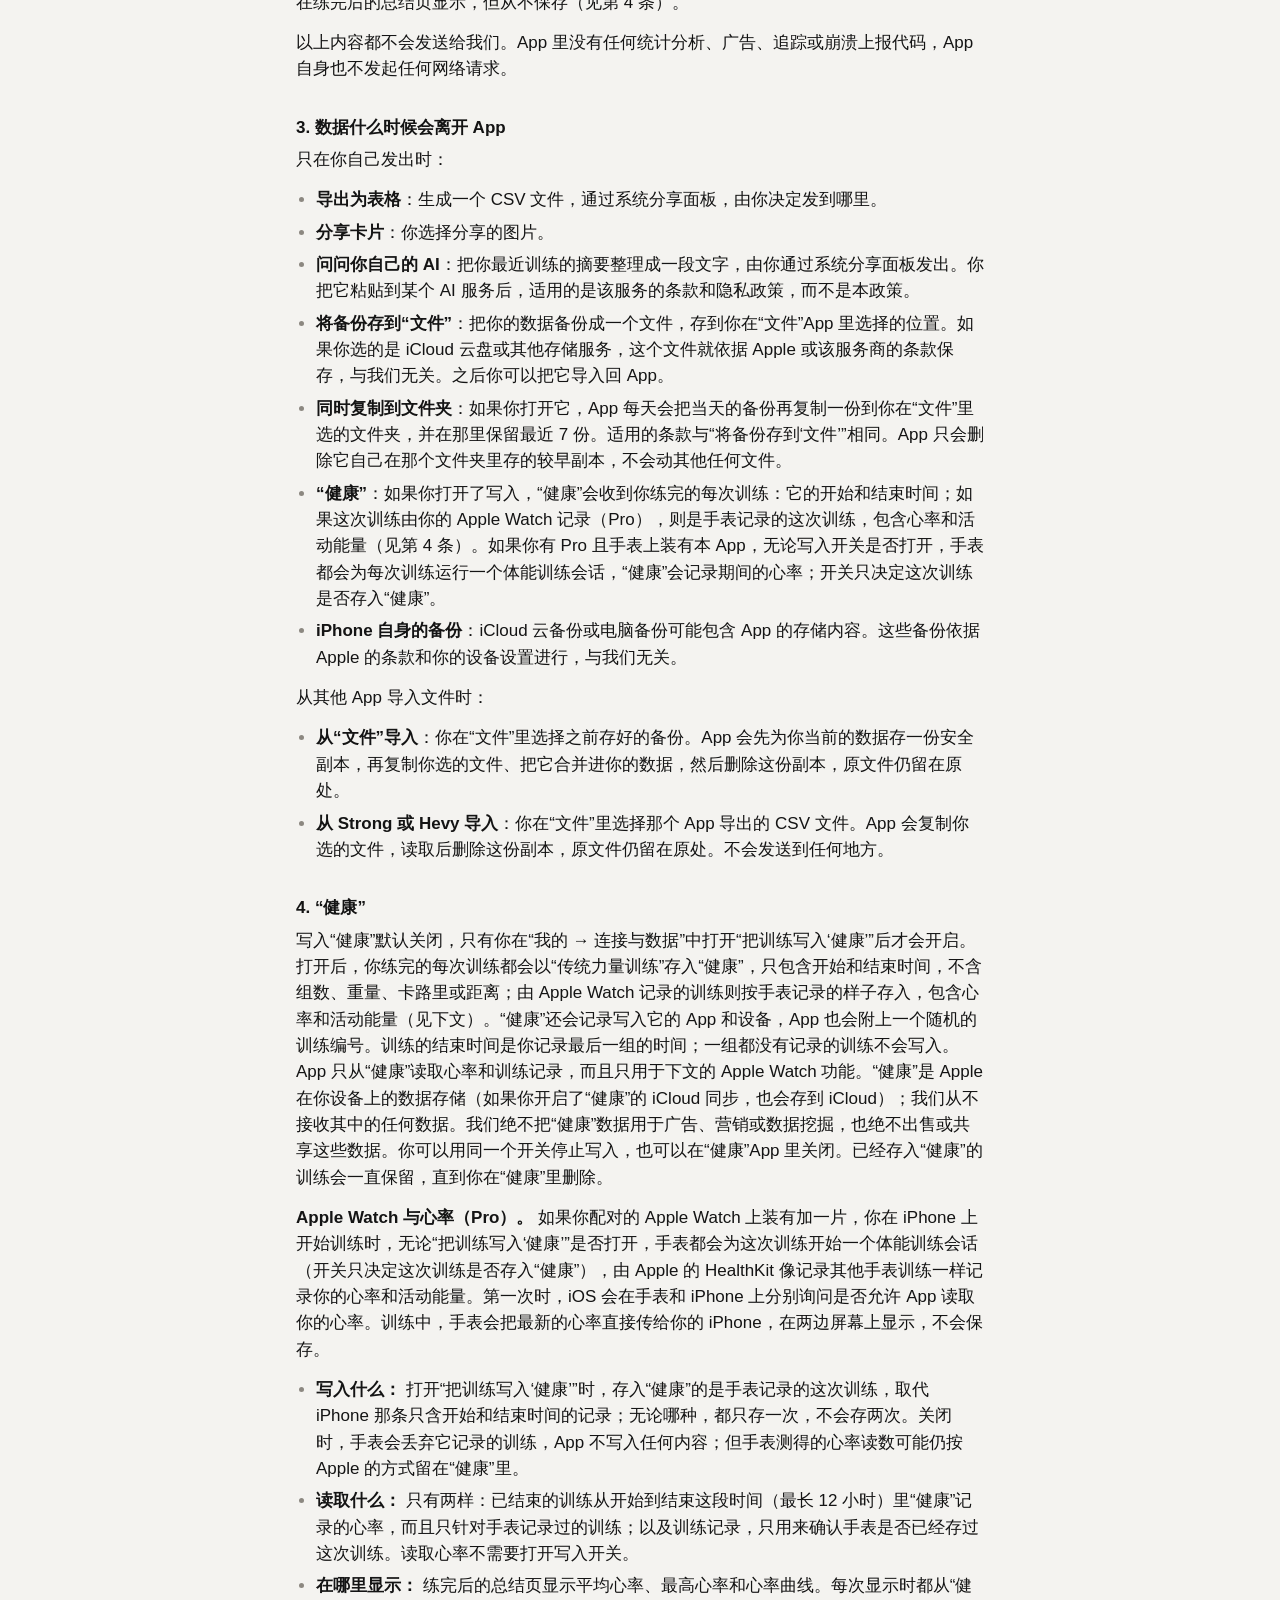
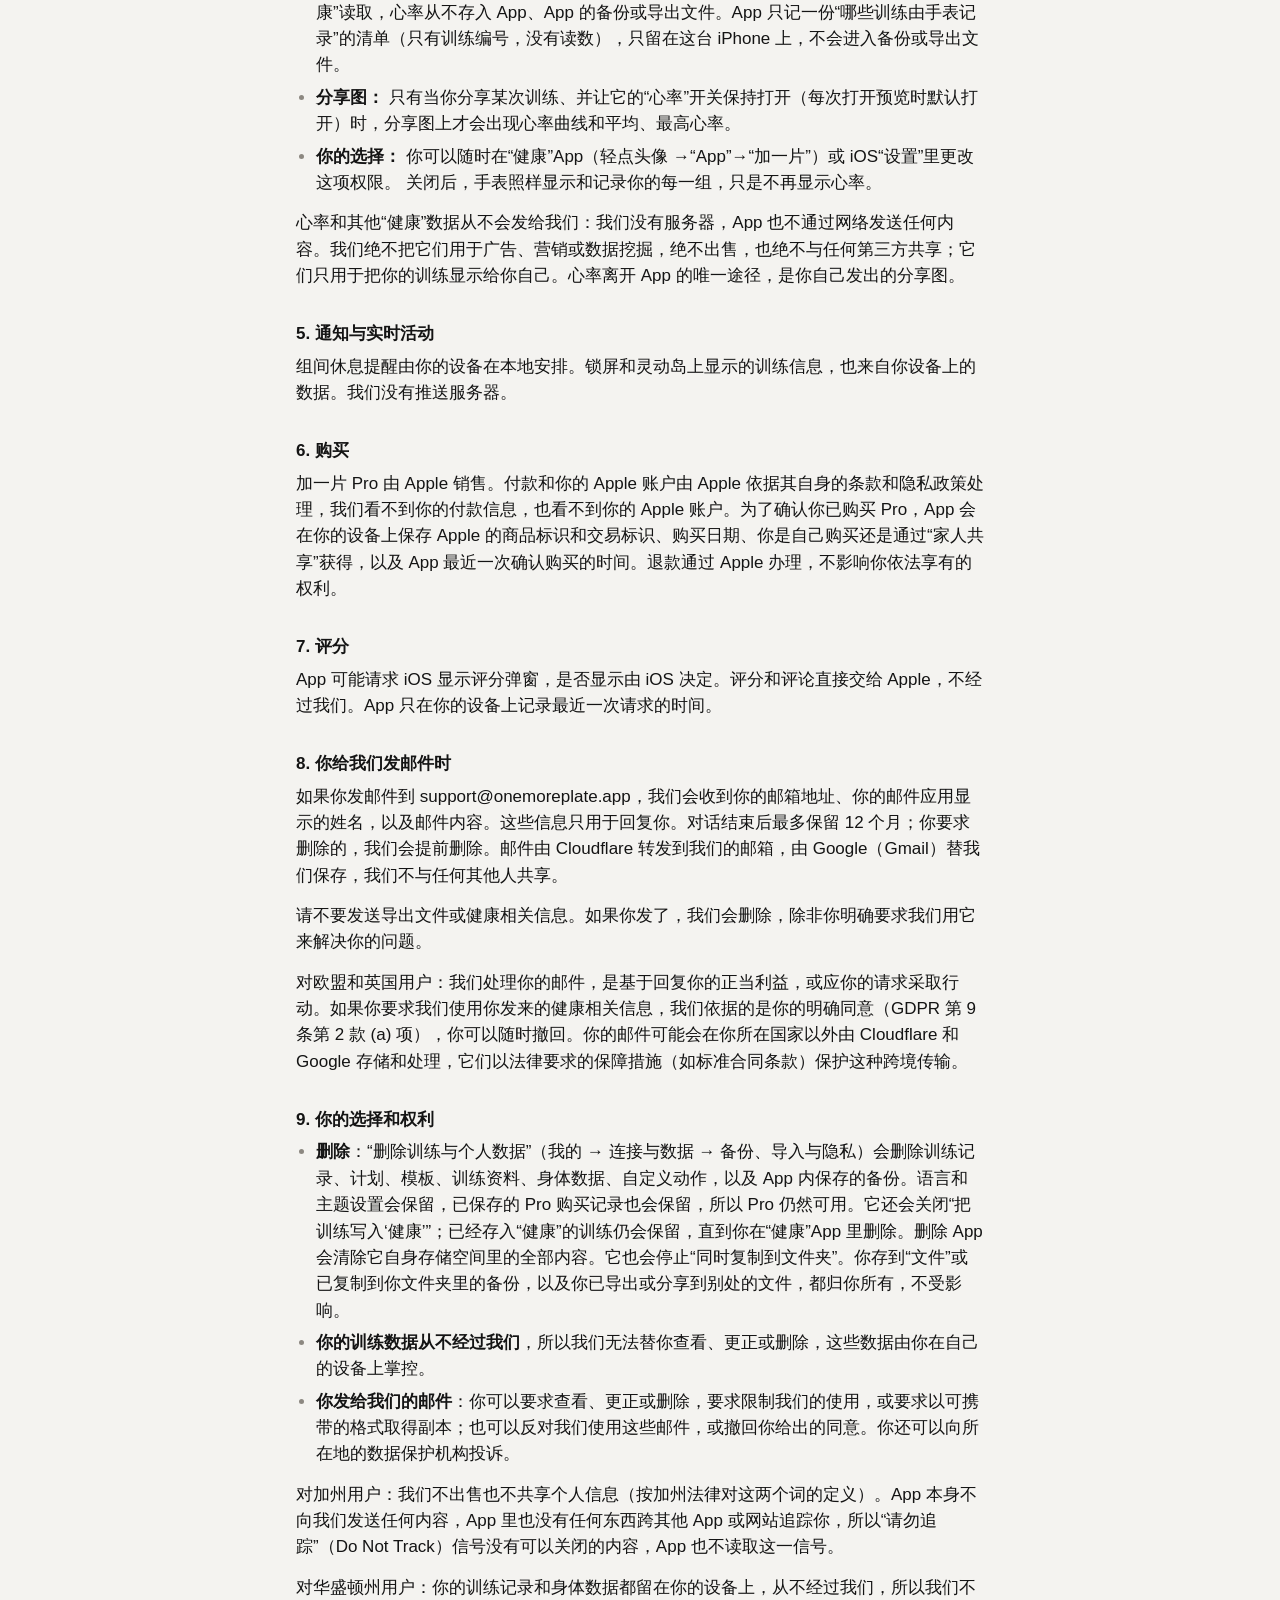
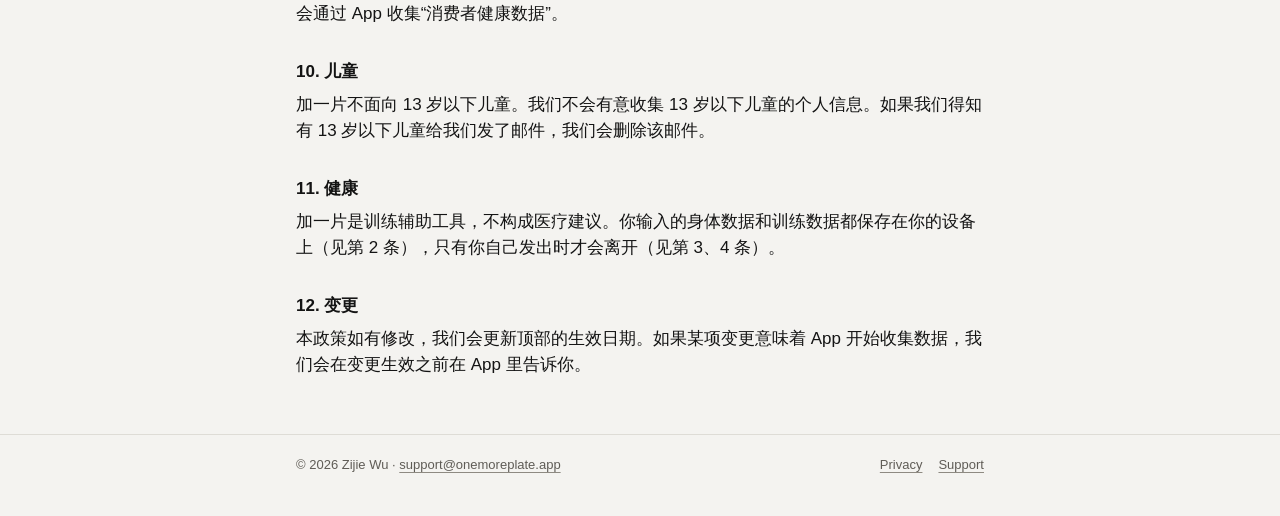
==== commit 95591903: "The site now looks like the app: ink on paper, hairlines, bold tabular numerals and one orange for "" ====
--- a/privacy/index.html
+++ b/privacy/index.html
@@ -1,23 +1,21 @@
 <!doctype html>
-<html lang="en"><head><meta charset="utf-8"><meta name="viewport" content="width=device-width,initial-scale=1">
-<title>Privacy Policy · One More Plate</title><meta name="description" content="How One More Plate handles your data: it stays on your iPhone."><style>
-:root{--bg:#fbfaf7;--fg:#1b1a17;--muted:#6b675e;--line:#e3dfd6;--accent:#e8590c}
-@media (prefers-color-scheme:dark){:root{--bg:#141311;--fg:#ecebe6;--muted:#a19d93;--line:#2c2a26;--accent:#ff7a33}}
-*{box-sizing:border-box}
-body{margin:0;background:var(--bg);color:var(--fg);font:16px/1.6 -apple-system,BlinkMacSystemFont,"Helvetica Neue","PingFang SC",sans-serif}
-main{max-width:720px;margin:0 auto;padding:40px 16px 80px}
-header{display:flex;justify-content:space-between;align-items:baseline;border-bottom:1px solid var(--line);padding-bottom:12px;margin-bottom:24px;gap:12px;flex-wrap:wrap}
-header a.home{font-weight:700;font-size:18px;color:var(--fg);text-decoration:none}
-nav a{color:var(--muted);margin-left:16px;text-decoration:none}
-nav a:hover,a{color:var(--accent)}
-h1{font-size:30px;line-height:1.2;margin:0 0 8px}
-h2{font-size:22px;margin:48px 0 8px;padding-top:16px;border-top:1px solid var(--line)}
-h3{font-size:17px;margin:28px 0 6px}
-ul{padding-left:20px}
-.muted{color:var(--muted)}
-footer{margin-top:64px;color:var(--muted);font-size:14px;border-top:1px solid var(--line);padding-top:16px}
-</style></head>
-<body><main><header><a class="home" href="/">One More Plate</a><nav><a href="/privacy/">Privacy</a><a href="/support/">Support</a></nav></header>
+<html lang="en">
+<head>
+<meta charset="utf-8">
+<meta name="viewport" content="width=device-width,initial-scale=1">
+<title>Privacy Policy · One More Plate</title><meta name="description" content="How One More Plate handles your data: it stays on your iPhone.">
+<meta name="theme-color" content="#F4F3F0" media="(prefers-color-scheme: light)">
+<meta name="theme-color" content="#0A0A0B" media="(prefers-color-scheme: dark)">
+<link rel="icon" href="/favicon.png" type="image/png">
+<link rel="apple-touch-icon" href="/apple-touch-icon.png">
+<link rel="stylesheet" href="/style.css">
+</head>
+<body>
+<header class="top"><div class="wrap">
+  <a class="brand" href="/"><img src="/icon-512.png" alt="" width="28" height="28">One More Plate</a>
+  <nav aria-label="Site"><a href="/privacy/" aria-current="page">Privacy</a><a href="/support/">Support</a></nav>
+</div></header>
+<main class="wrap doc">
 <h1>Privacy Policy</h1><p class="muted"><a href="#en">English</a> · <a href="#zh">中文</a></p>
 <h2 id="en">English</h2>
 <p><strong>Effective 17 October 2026</strong></p>
@@ -406,4 +404,10 @@
 <p>本政策如有修改，我们会更新顶部的生效日期。如果某项变更意味着 App
 开始收集数据，我们会在变更生效之前在 App 里告诉你。</p>
 
-<footer>© 2026 Zijie Wu · <a href="mailto:support@onemoreplate.app">support@onemoreplate.app</a></footer></main></body></html>
+</main>
+<footer class="foot"><div class="wrap">
+  <span>© 2026 Zijie Wu · <a href="mailto:support@onemoreplate.app">support@onemoreplate.app</a></span>
+  <nav aria-label="Footer"><a href="/privacy/">Privacy</a><a href="/support/">Support</a></nav>
+</div></footer>
+</body>
+</html>
--- a/style.css
+++ b/style.css
@@ -0,0 +1,187 @@
+/* One More Plate: the app's Precision Instrument language on paper.
+   Ink on paper, hairlines, bold tabular numerals, one orange for "now". */
+:root{
+  --bg:#F4F3F0;--surface:#FFFFFF;--well:#ECEBE7;--sep:#DEDCD6;
+  --tick-minor:#CFCBC4;--tick-major:#8E8A82;
+  --t3:#8C8881;--t2:#5F5C56;--t1:#141414;
+  --accent:#B83D14;--on-accent:#FFFFFF;
+  color-scheme:light dark;
+}
+@media (prefers-color-scheme:dark){:root{
+  --bg:#0A0A0B;--surface:#131315;--well:#1C1C1F;--sep:#26262A;
+  --tick-minor:#34343A;--tick-major:#5E5E66;
+  --t3:#6E6B66;--t2:#A3A09A;--t1:#F3F1ED;
+  --accent:#F05A28;--on-accent:#0A0A0B;
+}}
+*{box-sizing:border-box}
+html{-webkit-text-size-adjust:100%}
+body{margin:0;background:var(--bg);color:var(--t1);
+  font:17px/1.55 -apple-system,BlinkMacSystemFont,"SF Pro Text","Helvetica Neue","PingFang SC","Hiragino Sans GB",sans-serif;
+  -webkit-font-smoothing:antialiased}
+a{color:var(--t1);text-decoration:underline;text-decoration-color:var(--tick-major);text-underline-offset:3px;text-decoration-thickness:1px}
+a:hover{text-decoration-color:var(--t1)}
+:focus-visible{outline:2px solid var(--accent);outline-offset:2px;border-radius:4px}
+.wrap{max-width:720px;margin:0 auto;padding:0 16px}
+.num{font-variant-numeric:tabular-nums;font-feature-settings:"tnum"}
+.unit{font-size:11px;font-weight:600;letter-spacing:.08em;text-transform:uppercase;color:var(--t2)}
+
+/* Top bar */
+.top{border-bottom:1px solid var(--sep)}
+.top .wrap{display:flex;align-items:center;justify-content:space-between;min-height:56px;gap:12px}
+.brand{display:flex;align-items:center;gap:10px;font-weight:700;font-size:17px;text-decoration:none;color:var(--t1)}
+.brand img{width:28px;height:28px;border-radius:7px;display:block}
+.top nav{display:flex;gap:4px}
+.top nav a{color:var(--t2);text-decoration:none;font-size:15px;padding:12px 8px;min-height:44px;display:inline-flex;align-items:center}
+.top nav a:hover,.top nav a[aria-current]{color:var(--t1)}
+.top nav a[aria-current]{font-weight:600}
+
+/* Footer */
+.foot{border-top:1px solid var(--sep);margin-top:56px}
+.foot .wrap{padding-top:20px;padding-bottom:40px;color:var(--t2);font-size:13px;display:flex;flex-wrap:wrap;gap:6px 16px;justify-content:space-between}
+.foot a{color:var(--t2)}
+.foot nav{display:flex;gap:16px}
+
+/* ---------- Home ---------- */
+.hero{padding:40px 0 8px}
+.hero .icon{width:72px;height:72px;border-radius:16px;display:block;margin-bottom:24px}
+.kicker{font-size:11px;font-weight:600;letter-spacing:.08em;text-transform:uppercase;color:var(--t2);margin:0 0 10px}
+.hero h1{font-size:40px;line-height:1.05;letter-spacing:-.02em;font-weight:700;margin:0 0 16px}
+.lede{font-size:19px;line-height:1.5;color:var(--t2);margin:0 0 20px;max-width:34em}
+.lede strong{color:var(--t1);font-weight:600}
+.soon{display:inline-flex;align-items:center;gap:10px;font-size:15px;font-weight:600;padding:10px 14px;border:1px solid var(--sep);border-radius:10px;background:var(--surface)}
+.soon svg{width:16px;height:16px;flex:none;fill:var(--t1)}
+
+/* Instrument panel: sits on the page, ends in a hairline */
+.instrument{margin:36px 0 0;padding:20px 0 24px;border-top:1px solid var(--sep);border-bottom:1px solid var(--sep)}
+.readout{display:flex;align-items:flex-end;gap:0;margin-bottom:20px}
+.readout>div{flex:1;padding:0 12px;border-left:1px solid var(--sep)}
+.readout>div:first-child{padding-left:0;border-left:0;flex:1.3}
+.readout .big{font-size:56px;font-weight:700;line-height:1;letter-spacing:-.02em}
+.readout .big small{font-size:22px;font-weight:600;color:var(--t2);letter-spacing:0;margin-left:4px}
+.readout .mid{font-size:28px;font-weight:600;line-height:1.1}
+.readout .unit{display:block;margin-top:6px}
+
+/* Wave ruler: a bar per week, height = planned load */
+.wave{display:grid;grid-template-columns:repeat(12,1fr);gap:6px;align-items:end;height:120px}
+.wave span{display:block;height:var(--h);border-radius:2px;position:relative}
+.wave .done{background:var(--t1)}
+.wave .now{background:var(--accent)}
+.wave .plan{border:1.5px solid var(--tick-major)}
+.wave .light{border:1.5px dashed var(--t1);background:transparent}
+.wave .light.plan{border-color:var(--tick-major)}
+.wave-axis{display:grid;grid-template-columns:repeat(12,1fr);gap:6px;margin-top:8px;text-align:center;font-size:11px;font-weight:600;color:var(--t3)}
+.wave-axis .is-now{color:var(--accent)}
+.phases{display:grid;grid-template-columns:repeat(3,1fr);gap:6px;margin-top:10px;border-top:1px solid var(--sep);padding-top:8px}
+.phases span{font-size:11px;font-weight:600;letter-spacing:.08em;text-transform:uppercase;color:var(--t2)}
+.legend{display:flex;flex-wrap:wrap;gap:6px 16px;margin-top:14px;font-size:13px;color:var(--t2)}
+.legend i{display:inline-block;width:10px;height:10px;border-radius:2px;margin-right:6px;vertical-align:-1px}
+.legend .k-done{background:var(--t1)}
+.legend .k-now{background:var(--accent)}
+.legend .k-plan{border:1.5px solid var(--tick-major)}
+.legend .k-light{border:1.5px dashed var(--t1)}
+
+/* Feature sections */
+.feature{padding:40px 0;border-bottom:1px solid var(--sep)}
+.feature h2{font-size:28px;line-height:1.15;letter-spacing:-.01em;font-weight:700;margin:6px 0 12px}
+.feature p{margin:0 0 12px;color:var(--t2)}
+.feature p strong{color:var(--t1);font-weight:600}
+.feature .idx{font-size:11px;font-weight:600;letter-spacing:.08em;text-transform:uppercase;color:var(--t3)}
+.demo{margin-top:24px;background:var(--surface);border:1px solid var(--sep);border-radius:12px;padding:20px 16px}
+.demo .cap{font-size:13px;color:var(--t3);margin-top:12px}
+
+/* Load hero + plate view */
+.load{display:flex;align-items:baseline;gap:8px;margin:8px 0 4px}
+.load b{font-size:72px;font-weight:700;line-height:.95;letter-spacing:-.03em}
+.load .unit{font-size:13px}
+.reason{font-size:15px;color:var(--t1);margin:6px 0 2px}
+.last{font-size:15px;color:var(--t3);margin:0}
+.plates{display:flex;align-items:center;height:96px;margin-top:20px;position:relative}
+.plates::before{content:"";position:absolute;left:0;right:0;top:50%;height:8px;margin-top:-4px;background:var(--well);border-radius:2px}
+.plates span{position:relative;display:block;border-radius:3px;margin-right:4px}
+.plates .collar{width:10px;height:28px;background:var(--tick-major);margin-right:6px;margin-left:24px}
+.plates .p25{width:16px;height:96px;background:var(--t1)}
+.plates .p5{width:10px;height:54px;background:var(--t2)}
+.plates .p2{width:8px;height:42px;background:var(--tick-major)}
+.plates .p1{width:8px;height:34px;background:var(--accent)}
+.plate-cap{display:flex;justify-content:space-between;gap:8px;margin-top:10px;font-size:13px;color:var(--t2)}
+.plate-cap em{font-style:normal;color:var(--accent);font-weight:600}
+
+/* Goal chips */
+.chips{display:flex;flex-wrap:wrap;gap:8px;margin:16px 0 0;padding:0;list-style:none}
+.chips li{font-size:15px;padding:6px 12px;border:1px solid var(--sep);border-radius:10px;color:var(--t1)}
+
+/* Day list */
+.days{list-style:none;margin:0;padding:0}
+.days li{display:flex;align-items:center;gap:12px;min-height:52px;border-bottom:1px solid var(--sep);font-size:17px}
+.days li:last-child{border-bottom:0}
+.days .mark{width:14px;height:14px;border-radius:3px;flex:none}
+.days .m-done{background:var(--t1)}
+.days .m-now{background:var(--accent)}
+.days .m-plan{border:1.5px solid var(--tick-major)}
+.days .m-skip{border:1.5px solid var(--tick-major);background:repeating-linear-gradient(135deg,var(--tick-major) 0 1px,transparent 1px 4px)}
+.days .d{font-weight:600}
+.days .lift{color:var(--t2)}
+.days .tag{margin-left:auto;font-size:11px;font-weight:600;letter-spacing:.08em;text-transform:uppercase;color:var(--t3)}
+.days .tag.now{color:var(--accent)}
+
+/* Set rows */
+.sets{list-style:none;margin:0;padding:0}
+.sets li{display:grid;grid-template-columns:52px 1fr auto;align-items:center;min-height:56px;border-bottom:1px solid var(--sep)}
+.sets li:last-child{border-bottom:0}
+.sets .n{font-size:11px;font-weight:600;letter-spacing:.08em;text-transform:uppercase;color:var(--t3)}
+.sets .v{font-size:22px;font-weight:600}
+.sets .v small{font-size:13px;font-weight:600;color:var(--t2);margin-left:2px}
+.sets .ok{width:28px;height:28px;border-radius:50%;background:var(--t1);display:grid;place-items:center}
+.sets .ok svg{width:14px;height:14px;stroke:var(--surface);fill:none;stroke-width:2.5}
+.sets .log{background:var(--accent);color:var(--on-accent);font-weight:600;font-size:15px;border-radius:10px;padding:10px 18px}
+.sets li.warm .v{color:var(--t3);font-size:17px}
+.rest{display:flex;align-items:baseline;gap:10px;padding-bottom:14px;margin-bottom:4px;border-bottom:1px solid var(--sep)}
+.rest b{font-size:34px;font-weight:600;line-height:1}
+
+/* Why sheet */
+.why h3{font-size:20px;font-weight:600;margin:0 0 10px}
+.why p{color:var(--t1);font-size:15px;margin:0}
+.why .rule{border-top:1px solid var(--sep);margin-top:14px;padding-top:12px;color:var(--t2)}
+
+/* Founder */
+.founder{padding:48px 0 8px}
+.founder blockquote{margin:0;font-size:28px;line-height:1.25;font-weight:700;letter-spacing:-.01em}
+.founder blockquote span{color:var(--t2)}
+.nos{display:grid;grid-template-columns:repeat(3,1fr);margin:28px 0 0;border-top:1px solid var(--sep);border-bottom:1px solid var(--sep)}
+.nos div{padding:14px 12px;border-left:1px solid var(--sep)}
+.nos div:first-child{border-left:0;padding-left:0}
+.nos b{display:block;font-size:22px;font-weight:600;line-height:1.1}
+.founder p{color:var(--t2);margin:20px 0 0}
+
+.closing{padding:48px 0 0;text-align:center}
+.closing img{width:96px;height:96px;border-radius:22px;display:block;margin:0 auto 20px}
+.closing h2{font-size:28px;font-weight:700;margin:0 0 6px;letter-spacing:-.01em}
+.closing p{color:var(--t2);margin:0 0 20px}
+
+/* ---------- Text pages (privacy, support) ---------- */
+.doc{padding-top:32px}
+.doc h1{font-size:34px;line-height:1.1;letter-spacing:-.01em;font-weight:700;margin:0 0 12px}
+.doc h2{font-size:22px;font-weight:700;margin:48px 0 12px;padding-top:20px;border-top:1px solid var(--sep)}
+.doc h3{font-size:17px;font-weight:600;margin:32px 0 6px}
+.doc p,.doc li{color:var(--t1)}
+.doc p{margin:0 0 14px}
+.doc ul{padding-left:20px;margin:0 0 14px}
+.doc li{margin:0 0 6px}
+.doc li::marker{color:var(--t3)}
+.doc .muted{color:var(--t2)}
+.doc>p.muted:first-of-type a{display:inline-block;padding:4px 0}
+.doc code{font:15px ui-monospace,SFMono-Regular,Menlo,monospace;background:var(--well);border-radius:4px;padding:1px 4px}
+.doc>h2:first-of-type{margin-top:28px}
+
+@media (min-width:760px){
+  .home .wrap{max-width:1000px}
+  .hero{display:grid;grid-template-columns:1.05fr 1fr;gap:48px;align-items:end;padding-top:72px}
+  .hero h1{font-size:60px}
+  .hero .instrument{margin:0}
+  .feature{display:grid;grid-template-columns:1fr 1fr;gap:48px;align-items:center;padding:56px 0}
+  .feature .demo{margin-top:0}
+  .feature.flip .copy{order:2}
+  .founder blockquote{font-size:40px;max-width:20em}
+  .founder p{max-width:40em}
+  .doc h1{font-size:44px}
+}
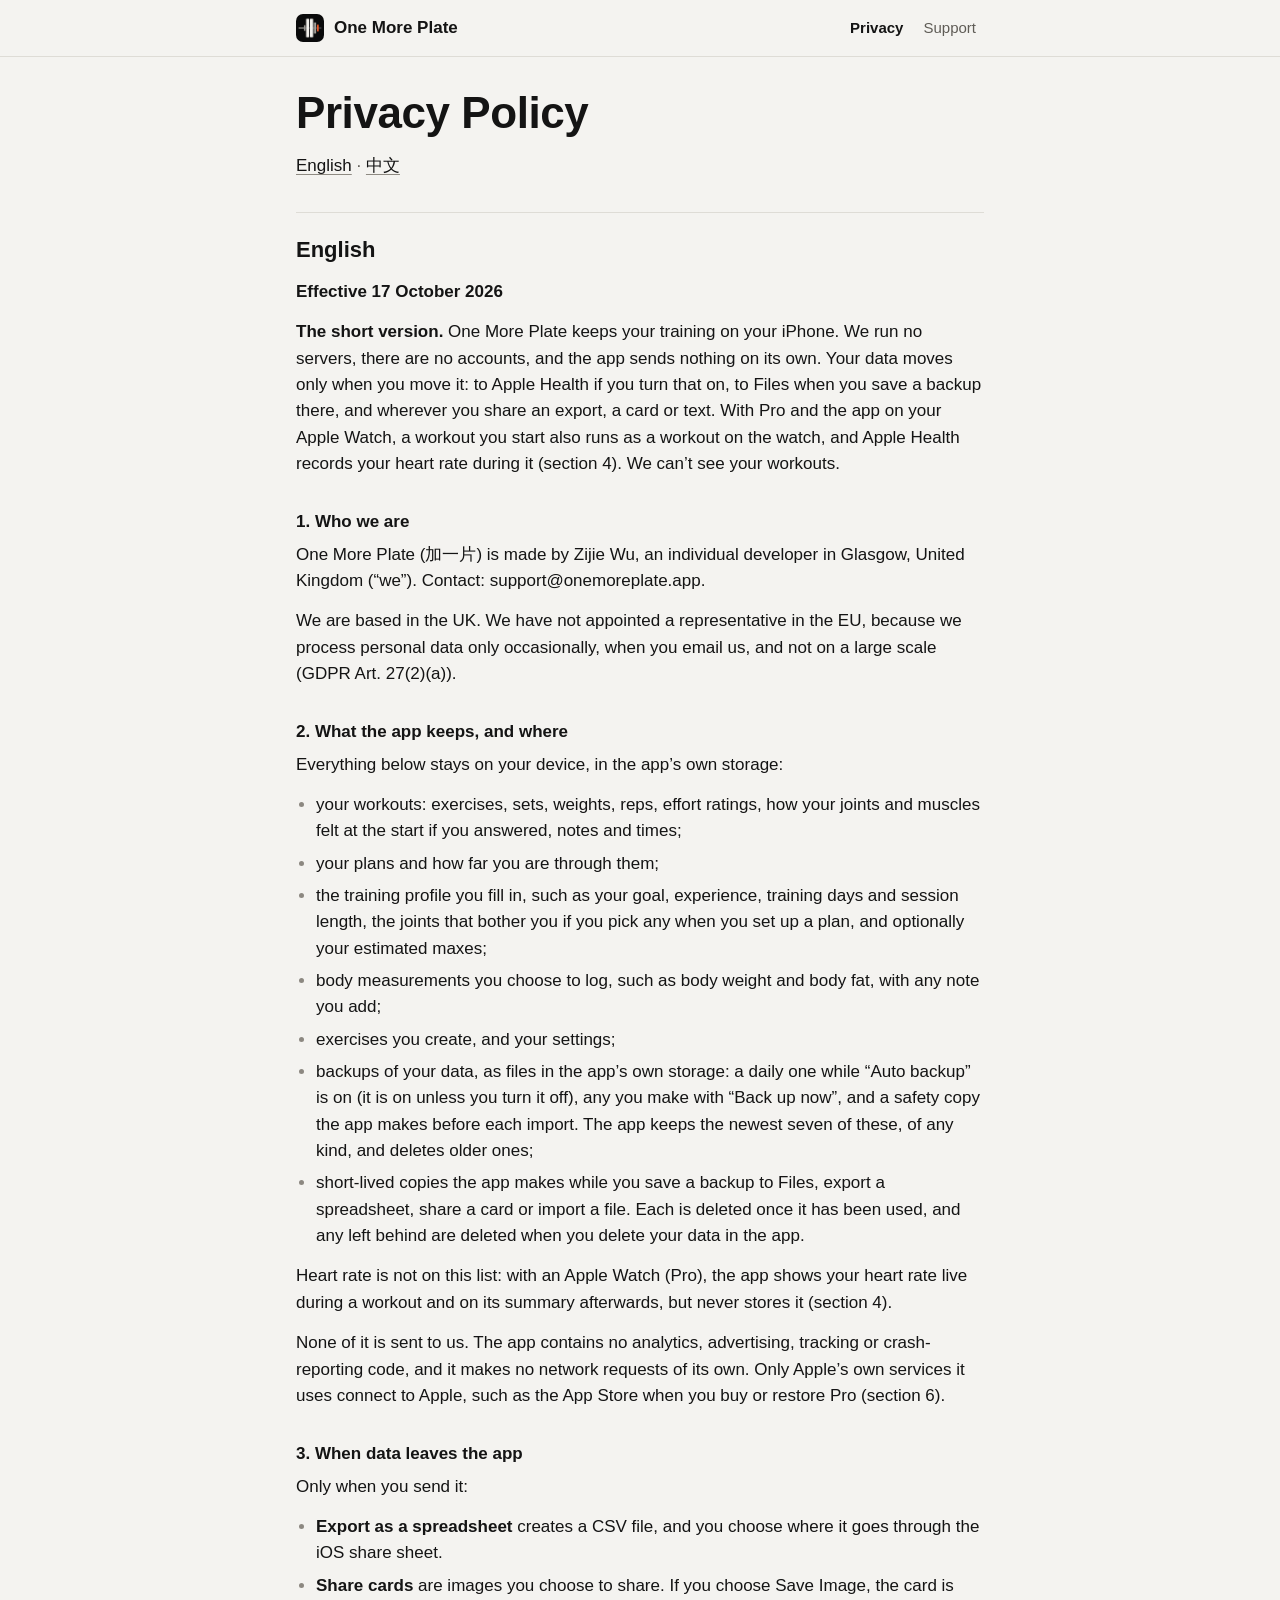
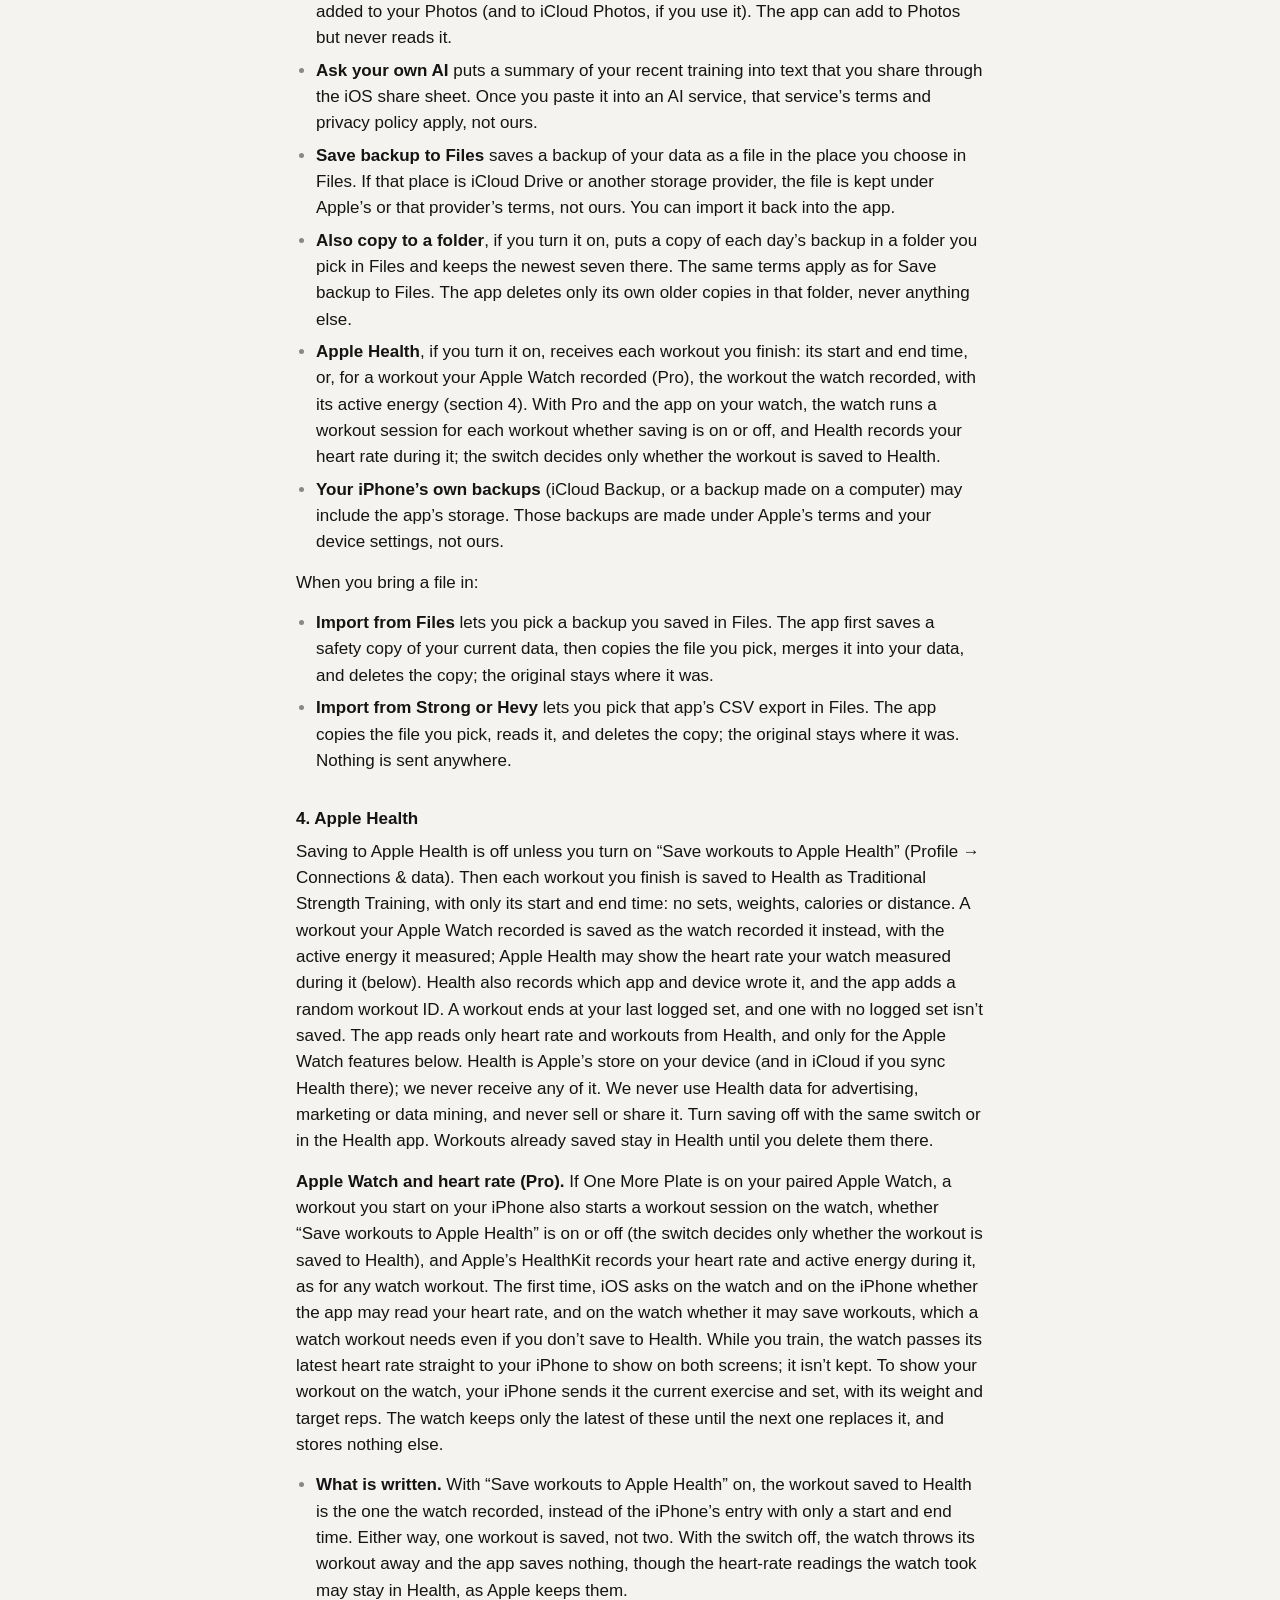
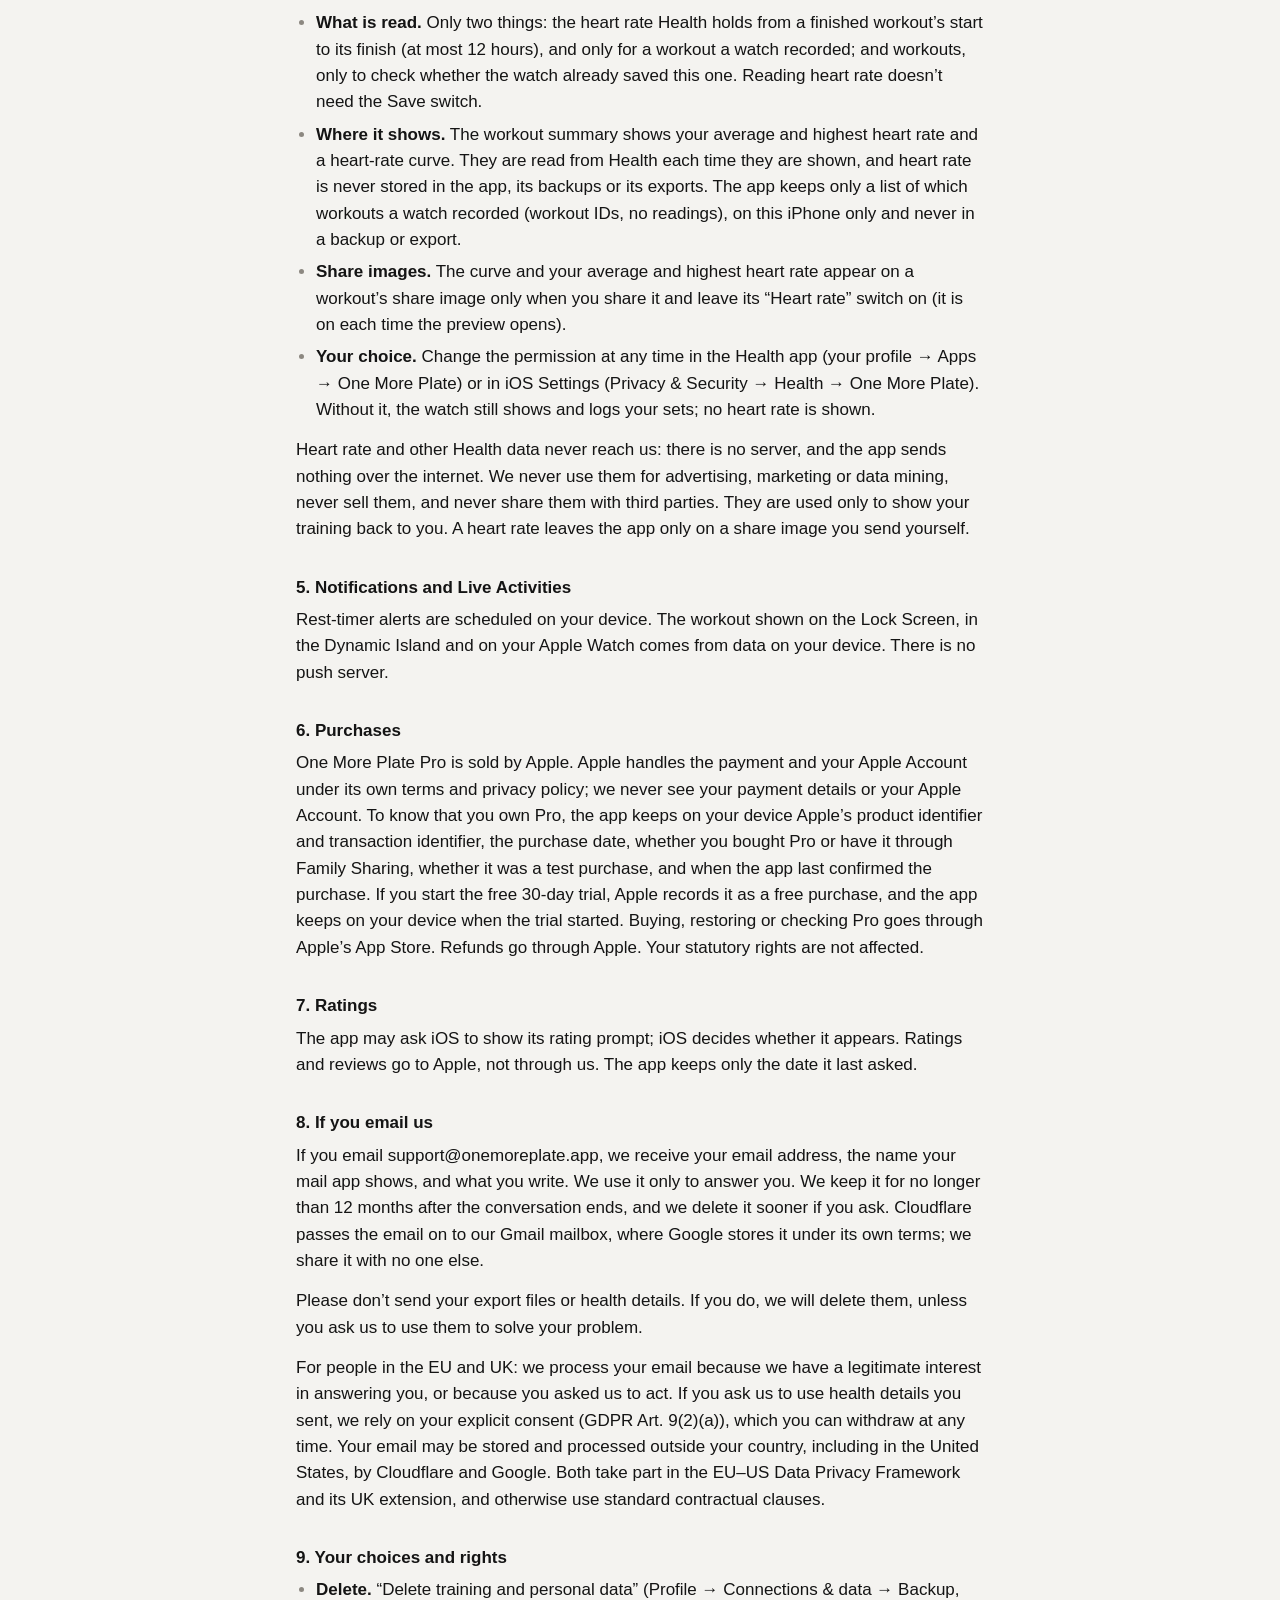
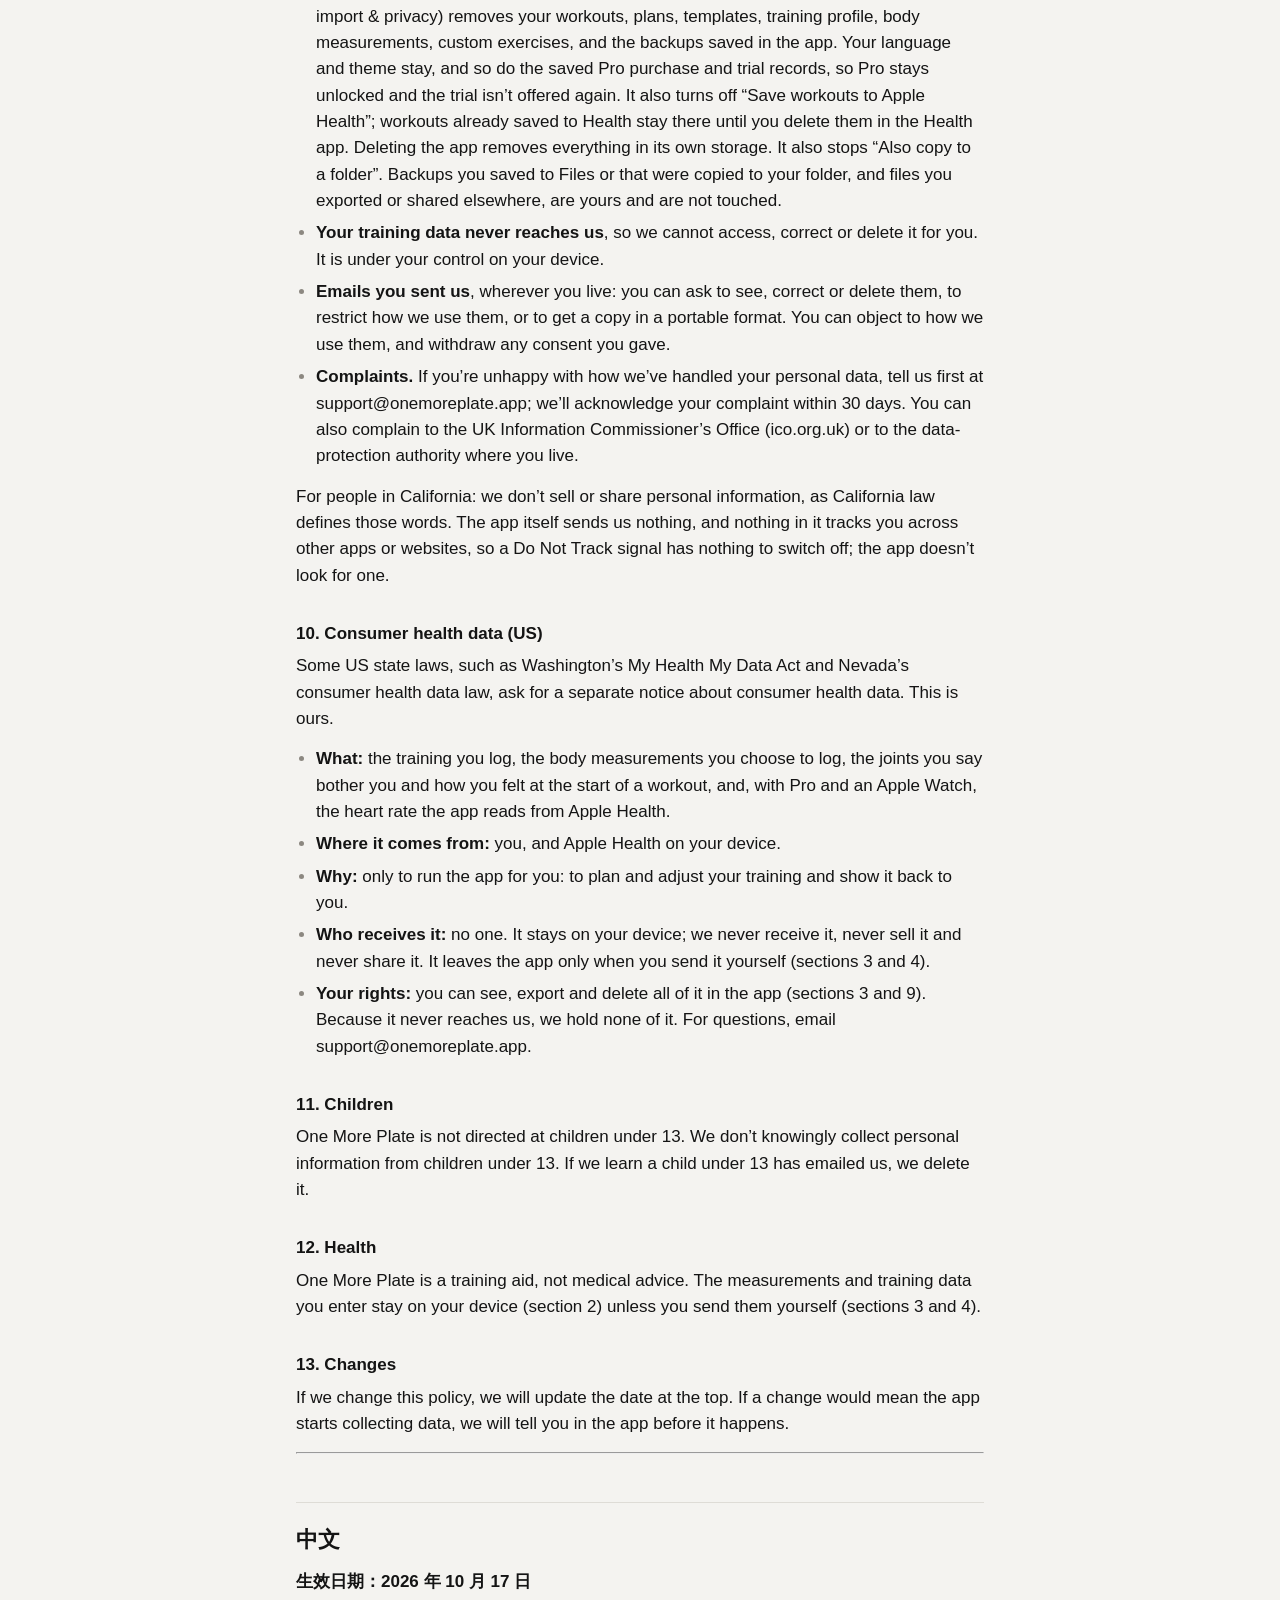
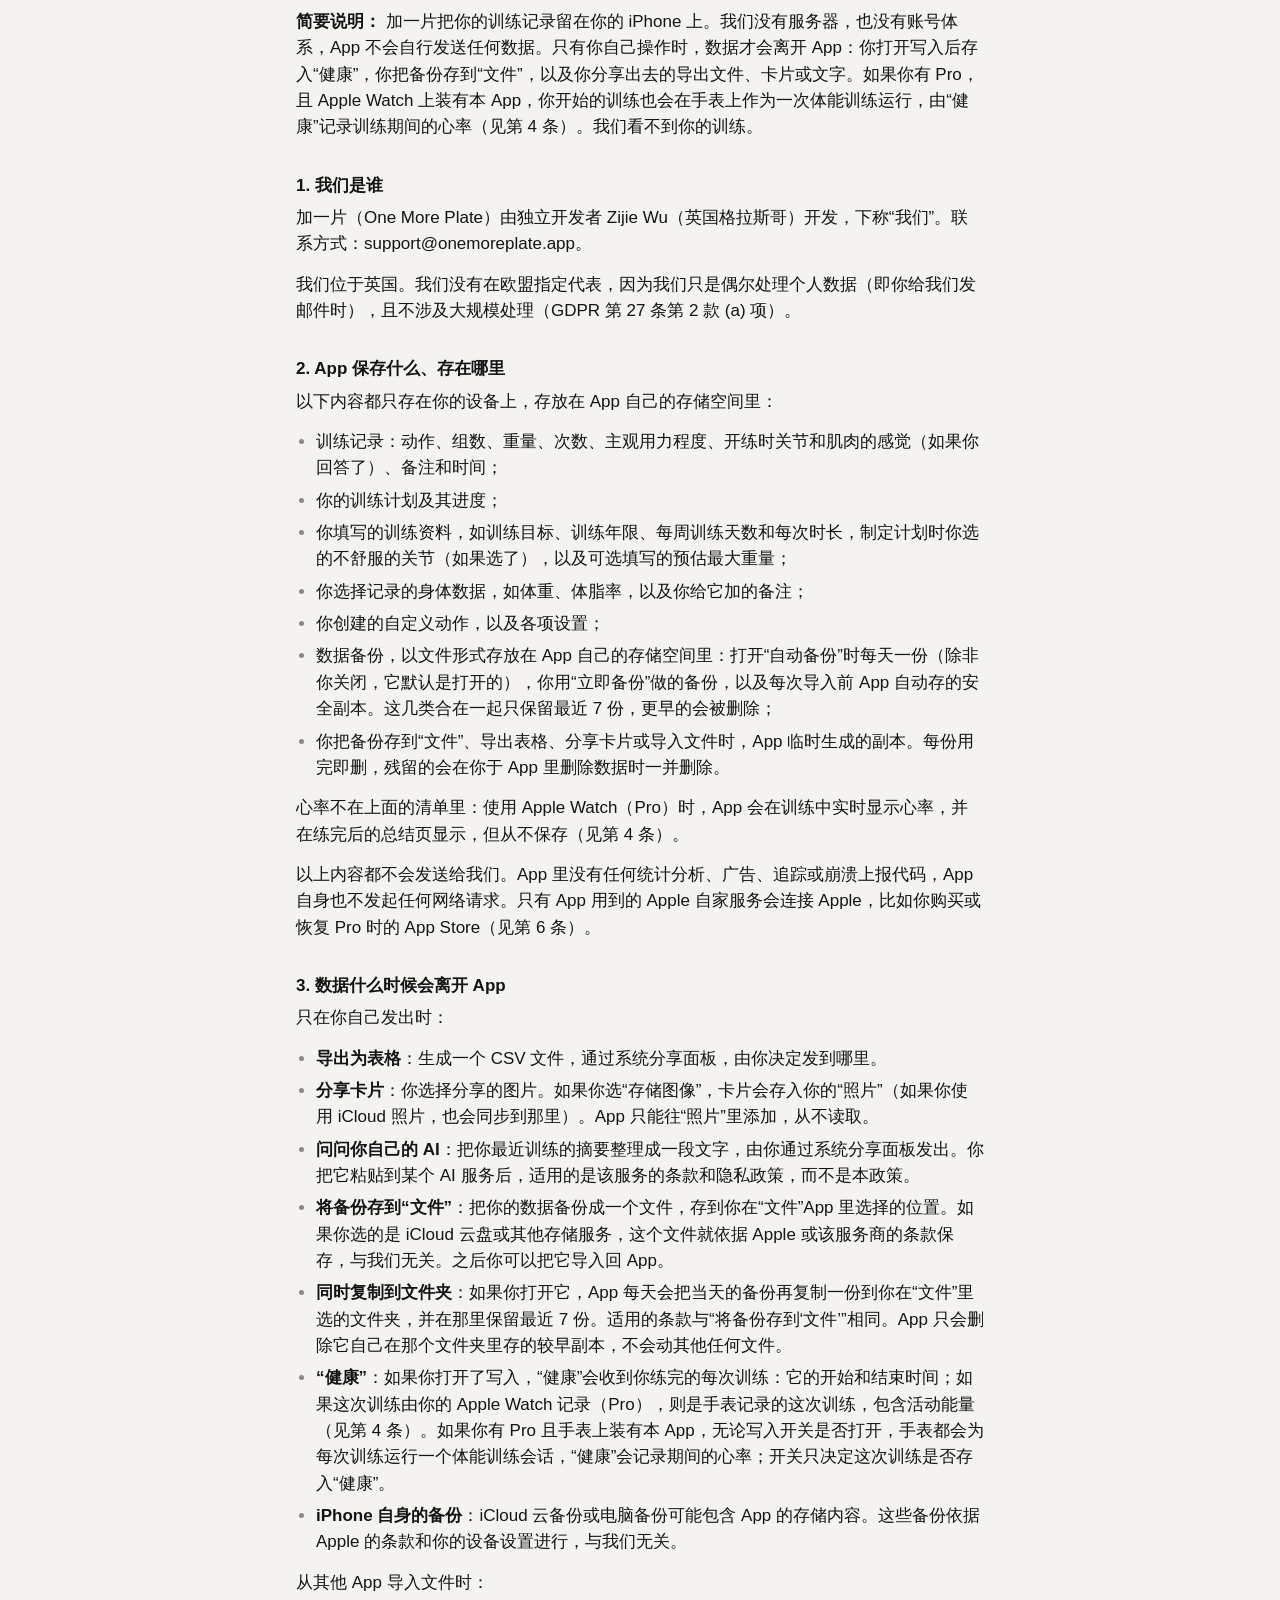
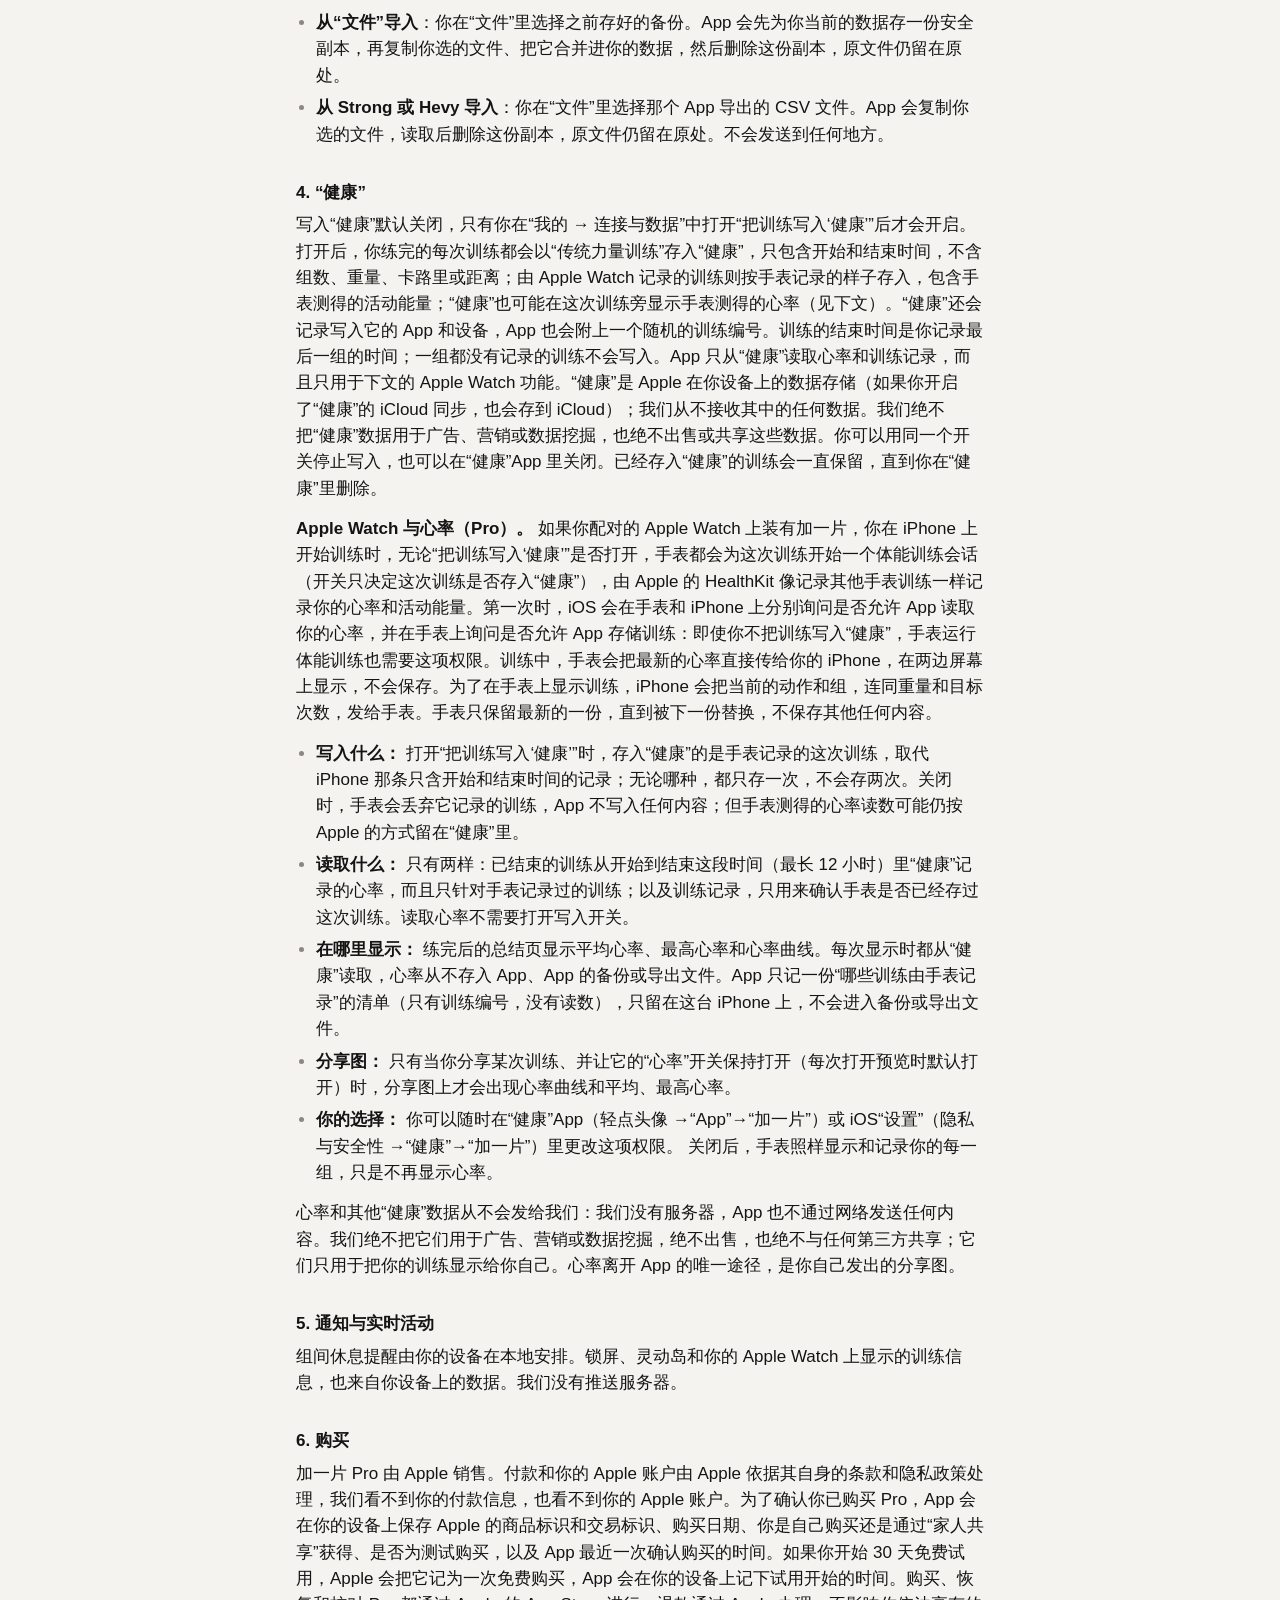
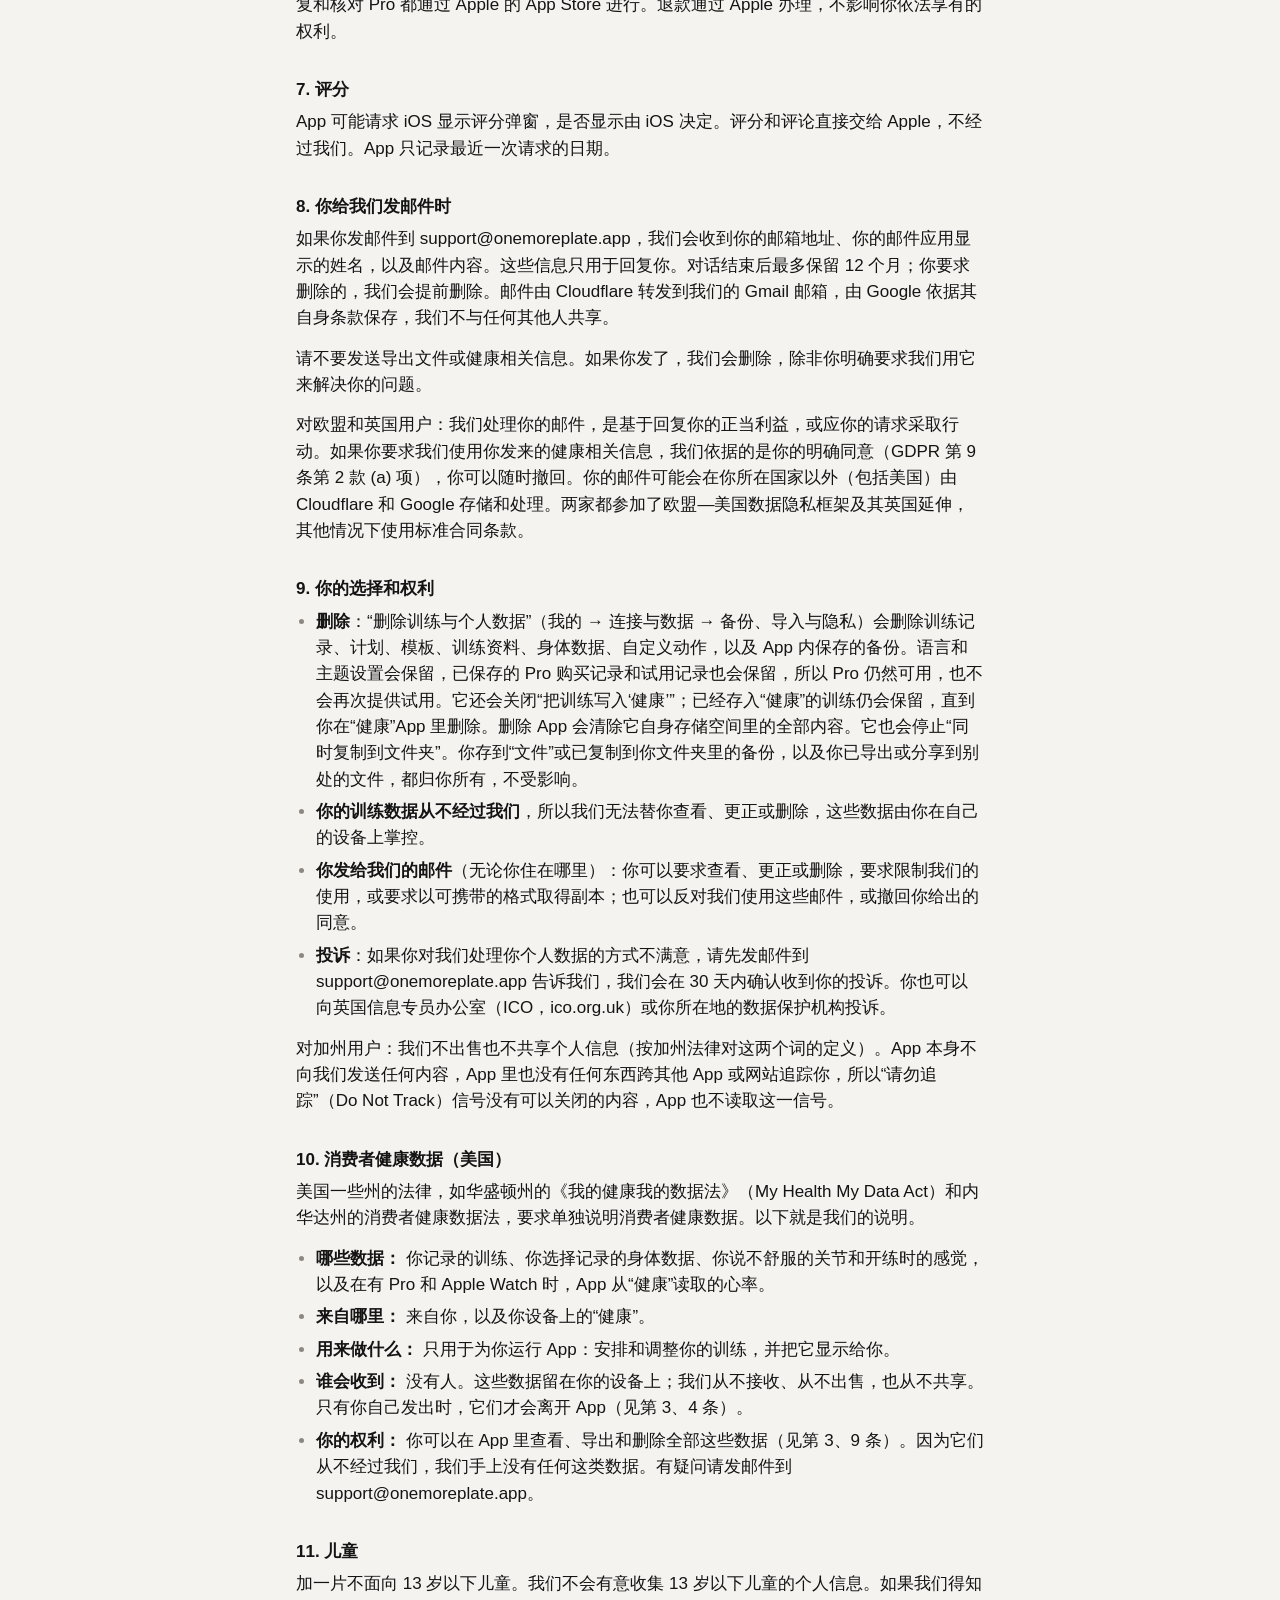
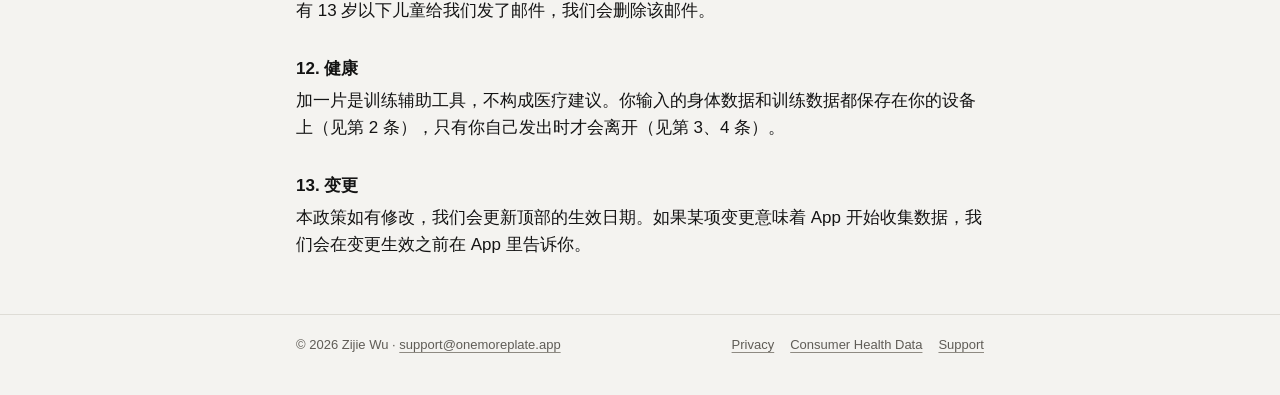
==== commit a0f9cd9c: "The privacy page is regenerated from the app repo's docs/legal/PRIVACY_POLICY.md after the 2026-10-1" ====
--- a/privacy/index.html
+++ b/privacy/index.html
@@ -43,15 +43,16 @@
 times;</li>
 <li>your plans and how far you are through them;</li>
 <li>the training profile you fill in, such as your goal, experience,
-training days and session length, and optionally your sex and estimated
-maxes;</li>
+training days and session length, the joints that bother you if you pick
+any when you set up a plan, and optionally your estimated maxes;</li>
 <li>body measurements you choose to log, such as body weight and body
-fat;</li>
+fat, with any note you add;</li>
 <li>exercises you create, and your settings;</li>
 <li>backups of your data, as files in the app’s own storage: a daily one
-while “Auto backup” is on, any you make with “Back up now”, and a safety
-copy the app makes before each import. The app keeps the newest seven of
-these, of any kind, and deletes older ones;</li>
+while “Auto backup” is on (it is on unless you turn it off), any you
+make with “Back up now”, and a safety copy the app makes before each
+import. The app keeps the newest seven of these, of any kind, and
+deletes older ones;</li>
 <li>short-lived copies the app makes while you save a backup to Files,
 export a spreadsheet, share a card or import a file. Each is deleted
 once it has been used, and any left behind are deleted when you delete
@@ -62,13 +63,17 @@
 afterwards, but never stores it (section 4).</p>
 <p>None of it is sent to us. The app contains no analytics, advertising,
 tracking or crash-reporting code, and it makes no network requests of
-its own.</p>
+its own. Only Apple’s own services it uses connect to Apple, such as the
+App Store when you buy or restore Pro (section 6).</p>
 <h3 id="when-data-leaves-the-app">3. When data leaves the app</h3>
 <p>Only when you send it:</p>
 <ul>
 <li><strong>Export as a spreadsheet</strong> creates a CSV file, and you
 choose where it goes through the iOS share sheet.</li>
-<li><strong>Share cards</strong> are images you choose to share.</li>
+<li><strong>Share cards</strong> are images you choose to share. If you
+choose Save Image, the card is added to your Photos (and to iCloud
+Photos, if you use it). The app can add to Photos but never reads
+it.</li>
 <li><strong>Ask your own AI</strong> puts a summary of your recent
 training into text that you share through the iOS share sheet. Once you
 paste it into an AI service, that service’s terms and privacy policy
@@ -84,7 +89,7 @@
 else.</li>
 <li><strong>Apple Health</strong>, if you turn it on, receives each
 workout you finish: its start and end time, or, for a workout your Apple
-Watch recorded (Pro), the watch’s workout with its heart rate and active
+Watch recorded (Pro), the workout the watch recorded, with its active
 energy (section 4). With Pro and the app on your watch, the watch runs a
 workout session for each workout whether saving is on or off, and Health
 records your heart rate during it; the switch decides only whether the
@@ -110,11 +115,12 @@
 finish is saved to Health as Traditional Strength Training, with only
 its start and end time: no sets, weights, calories or distance. A
 workout your Apple Watch recorded is saved as the watch recorded it
-instead, with its heart rate and active energy (below). Health also
-records which app and device wrote it, and the app adds a random workout
-ID. A workout ends at your last logged set, and one with no logged set
-isn’t saved. The app reads only heart rate and workouts from Health, and
-only for the Apple Watch features below. Health is Apple’s store on your
+instead, with the active energy it measured; Apple Health may show the
+heart rate your watch measured during it (below). Health also records
+which app and device wrote it, and the app adds a random workout ID. A
+workout ends at your last logged set, and one with no logged set isn’t
+saved. The app reads only heart rate and workouts from Health, and only
+for the Apple Watch features below. Health is Apple’s store on your
 device (and in iCloud if you sync Health there); we never receive any of
 it. We never use Health data for advertising, marketing or data mining,
 and never sell or share it. Turn saving off with the same switch or in
@@ -127,8 +133,13 @@
 saved to Health), and Apple’s HealthKit records your heart rate and
 active energy during it, as for any watch workout. The first time, iOS
 asks on the watch and on the iPhone whether the app may read your heart
-rate. While you train, the watch passes its latest heart rate straight
-to your iPhone to show on both screens; it isn’t kept.</p>
+rate, and on the watch whether it may save workouts, which a watch
+workout needs even if you don’t save to Health. While you train, the
+watch passes its latest heart rate straight to your iPhone to show on
+both screens; it isn’t kept. To show your workout on the watch, your
+iPhone sends it the current exercise and set, with its weight and target
+reps. The watch keeps only the latest of these until the next one
+replaces it, and stores nothing else.</p>
 <ul>
 <li><strong>What is written.</strong> With “Save workouts to Apple
 Health” on, the workout saved to Health is the one the watch recorded,
@@ -152,9 +163,9 @@
 it and leave its “Heart rate” switch on (it is on each time the preview
 opens).</li>
 <li><strong>Your choice.</strong> Change the permission at any time in
-the Health app (your profile → Apps → One More Plate) or in iOS
-Settings. Without it, the watch still shows and logs your sets; no heart
-rate is shown.</li>
+the Health app (your profile → Apps → One More Plate) or in iOS Settings
+(Privacy &amp; Security → Health → One More Plate). Without it, the
+watch still shows and logs your sets; no heart rate is shown.</li>
 </ul>
 <p>Heart rate and other Health data never reach us: there is no server,
 and the app sends nothing over the internet. We never use them for
@@ -165,27 +176,31 @@
 <h3 id="notifications-and-live-activities">5. Notifications and Live
 Activities</h3>
 <p>Rest-timer alerts are scheduled on your device. The workout shown on
-the Lock Screen and in the Dynamic Island comes from data on your
-device. There is no push server.</p>
+the Lock Screen, in the Dynamic Island and on your Apple Watch comes
+from data on your device. There is no push server.</p>
 <h3 id="purchases">6. Purchases</h3>
 <p>One More Plate Pro is sold by Apple. Apple handles the payment and
 your Apple Account under its own terms and privacy policy; we never see
 your payment details or your Apple Account. To know that you own Pro,
 the app keeps on your device Apple’s product identifier and transaction
 identifier, the purchase date, whether you bought Pro or have it through
-Family Sharing, and when the app last confirmed the purchase. Refunds go
-through Apple. Your statutory rights are not affected.</p>
+Family Sharing, whether it was a test purchase, and when the app last
+confirmed the purchase. If you start the free 30-day trial, Apple
+records it as a free purchase, and the app keeps on your device when the
+trial started. Buying, restoring or checking Pro goes through Apple’s
+App Store. Refunds go through Apple. Your statutory rights are not
+affected.</p>
 <h3 id="ratings">7. Ratings</h3>
 <p>The app may ask iOS to show its rating prompt; iOS decides whether it
-appears. Ratings and reviews go to Apple, not through us. The app only
-records, on your device, when it last asked.</p>
+appears. Ratings and reviews go to Apple, not through us. The app keeps
+only the date it last asked.</p>
 <h3 id="if-you-email-us">8. If you email us</h3>
 <p>If you email support@onemoreplate.app, we receive your email address,
 the name your mail app shows, and what you write. We use it only to
 answer you. We keep it for no longer than 12 months after the
 conversation ends, and we delete it sooner if you ask. Cloudflare passes
-the email on to our mailbox, and Google (Gmail) stores it for us; we
-share it with no one else.</p>
+the email on to our Gmail mailbox, where Google stores it under its own
+terms; we share it with no one else.</p>
 <p>Please don’t send your export files or health details. If you do, we
 will delete them, unless you ask us to use them to solve your
 problem.</p>
@@ -193,47 +208,71 @@
 legitimate interest in answering you, or because you asked us to act. If
 you ask us to use health details you sent, we rely on your explicit
 consent (GDPR Art. 9(2)(a)), which you can withdraw at any time. Your
-email may be stored and processed outside your country, by Cloudflare
-and Google, who protect such transfers with the safeguards the law
-requires, such as standard contractual clauses.</p>
+email may be stored and processed outside your country, including in the
+United States, by Cloudflare and Google. Both take part in the EU–US
+Data Privacy Framework and its UK extension, and otherwise use standard
+contractual clauses.</p>
 <h3 id="your-choices-and-rights">9. Your choices and rights</h3>
 <ul>
 <li><strong>Delete.</strong> “Delete training and personal data”
 (Profile → Connections &amp; data → Backup, import &amp; privacy)
 removes your workouts, plans, templates, training profile, body
 measurements, custom exercises, and the backups saved in the app. Your
-language and theme stay, and so does the saved Pro record, so Pro stays
-unlocked. It also turns off “Save workouts to Apple Health”; workouts
-already saved to Health stay there until you delete them in the Health
-app. Deleting the app removes everything in its own storage. It also
-stops “Also copy to a folder”. Backups you saved to Files or that were
-copied to your folder, and files you exported or shared elsewhere, are
-yours and are not touched.</li>
+language and theme stay, and so do the saved Pro purchase and trial
+records, so Pro stays unlocked and the trial isn’t offered again. It
+also turns off “Save workouts to Apple Health”; workouts already saved
+to Health stay there until you delete them in the Health app. Deleting
+the app removes everything in its own storage. It also stops “Also copy
+to a folder”. Backups you saved to Files or that were copied to your
+folder, and files you exported or shared elsewhere, are yours and are
+not touched.</li>
 <li><strong>Your training data never reaches us</strong>, so we cannot
 access, correct or delete it for you. It is under your control on your
 device.</li>
-<li><strong>Emails you sent us</strong>: you can ask to see, correct or
-delete them, to restrict how we use them, or to get a copy in a portable
-format. You can object to how we use them, and withdraw any consent you
-gave. You can also complain to your data-protection authority.</li>
+<li><strong>Emails you sent us</strong>, wherever you live: you can ask
+to see, correct or delete them, to restrict how we use them, or to get a
+copy in a portable format. You can object to how we use them, and
+withdraw any consent you gave.</li>
+<li><strong>Complaints.</strong> If you’re unhappy with how we’ve
+handled your personal data, tell us first at support@onemoreplate.app;
+we’ll acknowledge your complaint within 30 days. You can also complain
+to the UK Information Commissioner’s Office (ico.org.uk) or to the
+data-protection authority where you live.</li>
 </ul>
 <p>For people in California: we don’t sell or share personal
 information, as California law defines those words. The app itself sends
 us nothing, and nothing in it tracks you across other apps or websites,
 so a Do Not Track signal has nothing to switch off; the app doesn’t look
 for one.</p>
-<p>For people in Washington State: your training and body measurements
-stay on your device and never reach us, so we don’t collect consumer
-health data through the app.</p>
-<h3 id="children">10. Children</h3>
+<h3 id="consumer-health-data-us">10. Consumer health data (US)</h3>
+<p>Some US state laws, such as Washington’s My Health My Data Act and
+Nevada’s consumer health data law, ask for a separate notice about
+consumer health data. This is ours.</p>
+<ul>
+<li><strong>What:</strong> the training you log, the body measurements
+you choose to log, the joints you say bother you and how you felt at the
+start of a workout, and, with Pro and an Apple Watch, the heart rate the
+app reads from Apple Health.</li>
+<li><strong>Where it comes from:</strong> you, and Apple Health on your
+device.</li>
+<li><strong>Why:</strong> only to run the app for you: to plan and
+adjust your training and show it back to you.</li>
+<li><strong>Who receives it:</strong> no one. It stays on your device;
+we never receive it, never sell it and never share it. It leaves the app
+only when you send it yourself (sections 3 and 4).</li>
+<li><strong>Your rights:</strong> you can see, export and delete all of
+it in the app (sections 3 and 9). Because it never reaches us, we hold
+none of it. For questions, email support@onemoreplate.app.</li>
+</ul>
+<h3 id="children">11. Children</h3>
 <p>One More Plate is not directed at children under 13. We don’t
 knowingly collect personal information from children under 13. If we
 learn a child under 13 has emailed us, we delete it.</p>
-<h3 id="health">11. Health</h3>
+<h3 id="health">12. Health</h3>
 <p>One More Plate is a training aid, not medical advice. The
 measurements and training data you enter stay on your device (section 2)
 unless you send them yourself (sections 3 and 4).</p>
-<h3 id="changes">12. Changes</h3>
+<h3 id="changes">13. Changes</h3>
 <p>If we change this policy, we will update the date at the top. If a
 change would mean the app starts collecting data, we will tell you in
 the app before it happens.</p>
@@ -257,11 +296,11 @@
 <ul>
 <li>训练记录：动作、组数、重量、次数、主观用力程度、开练时关节和肌肉的感觉（如果你回答了）、备注和时间；</li>
 <li>你的训练计划及其进度；</li>
-<li>你填写的训练资料，如训练目标、训练年限、每周训练天数和每次时长，以及可选填写的性别和预估最大重量；</li>
-<li>你选择记录的身体数据，如体重、体脂率；</li>
+<li>你填写的训练资料，如训练目标、训练年限、每周训练天数和每次时长，制定计划时你选的不舒服的关节（如果选了），以及可选填写的预估最大重量；</li>
+<li>你选择记录的身体数据，如体重、体脂率，以及你给它加的备注；</li>
 <li>你创建的自定义动作，以及各项设置；</li>
 <li>数据备份，以文件形式存放在 App
-自己的存储空间里：打开“自动备份”时每天一份，你用“立即备份”做的备份，以及每次导入前
+自己的存储空间里：打开“自动备份”时每天一份（除非你关闭，它默认是打开的），你用“立即备份”做的备份，以及每次导入前
 App 自动存的安全副本。这几类合在一起只保留最近 7
 份，更早的会被删除；</li>
 <li>你把备份存到“文件”、导出表格、分享卡片或导入文件时，App
@@ -273,13 +312,15 @@
 条）。</p>
 <p>以上内容都不会发送给我们。App
 里没有任何统计分析、广告、追踪或崩溃上报代码，App
-自身也不发起任何网络请求。</p>
+自身也不发起任何网络请求。只有 App 用到的 Apple 自家服务会连接
+Apple，比如你购买或恢复 Pro 时的 App Store（见第 6 条）。</p>
 <h3 id="数据什么时候会离开-app">3. 数据什么时候会离开 App</h3>
 <p>只在你自己发出时：</p>
 <ul>
 <li><strong>导出为表格</strong>：生成一个 CSV
 文件，通过系统分享面板，由你决定发到哪里。</li>
-<li><strong>分享卡片</strong>：你选择分享的图片。</li>
+<li><strong>分享卡片</strong>：你选择分享的图片。如果你选“存储图像”，卡片会存入你的“照片”（如果你使用
+iCloud 照片，也会同步到那里）。App 只能往“照片”里添加，从不读取。</li>
 <li><strong>问问你自己的
 AI</strong>：把你最近训练的摘要整理成一段文字，由你通过系统分享面板发出。你把它粘贴到某个
 AI 服务后，适用的是该服务的条款和隐私政策，而不是本政策。</li>
@@ -291,8 +332,7 @@
 份。适用的条款与“将备份存到‘文件’”相同。App
 只会删除它自己在那个文件夹里存的较早副本，不会动其他任何文件。</li>
 <li><strong>“健康”</strong>：如果你打开了写入，“健康”会收到你练完的每次训练：它的开始和结束时间；如果这次训练由你的
-Apple Watch
-记录（Pro），则是手表记录的这次训练，包含心率和活动能量（见第 4
+Apple Watch 记录（Pro），则是手表记录的这次训练，包含活动能量（见第 4
 条）。如果你有 Pro 且手表上装有本
 App，无论写入开关是否打开，手表都会为每次训练运行一个体能训练会话，“健康”会记录期间的心率；开关只决定这次训练是否存入“健康”。</li>
 <li><strong>iPhone 自身的备份</strong>：iCloud 云备份或电脑备份可能包含
@@ -311,7 +351,7 @@
 <p>写入“健康”默认关闭，只有你在“我的 →
 连接与数据”中打开“把训练写入‘健康’”后才会开启。打开后，你练完的每次训练都会以“传统力量训练”存入“健康”，只包含开始和结束时间，不含组数、重量、卡路里或距离；由
 Apple Watch
-记录的训练则按手表记录的样子存入，包含心率和活动能量（见下文）。“健康”还会记录写入它的
+记录的训练则按手表记录的样子存入，包含手表测得的活动能量；“健康”也可能在这次训练旁显示手表测得的心率（见下文）。“健康”还会记录写入它的
 App 和设备，App
 也会附上一个随机的训练编号。训练的结束时间是你记录最后一组的时间；一组都没有记录的训练不会写入。App
 只从“健康”读取心率和训练记录，而且只用于下文的 Apple Watch
@@ -324,9 +364,10 @@
 上开始训练时，无论“把训练写入‘健康’”是否打开，手表都会为这次训练开始一个体能训练会话（开关只决定这次训练是否存入“健康”），由
 Apple 的 HealthKit
 像记录其他手表训练一样记录你的心率和活动能量。第一次时，iOS 会在手表和
-iPhone 上分别询问是否允许 App
-读取你的心率。训练中，手表会把最新的心率直接传给你的
-iPhone，在两边屏幕上显示，不会保存。</p>
+iPhone 上分别询问是否允许 App 读取你的心率，并在手表上询问是否允许 App
+存储训练：即使你不把训练写入“健康”，手表运行体能训练也需要这项权限。训练中，手表会把最新的心率直接传给你的
+iPhone，在两边屏幕上显示，不会保存。为了在手表上显示训练，iPhone
+会把当前的动作和组，连同重量和目标次数，发给手表。手表只保留最新的一份，直到被下一份替换，不保存其他任何内容。</p>
 <ul>
 <li><strong>写入什么：</strong>
 打开“把训练写入‘健康’”时，存入“健康”的是手表记录的这次训练，取代 iPhone
@@ -344,70 +385,93 @@
 <li><strong>分享图：</strong>
 只有当你分享某次训练、并让它的“心率”开关保持打开（每次打开预览时默认打开）时，分享图上才会出现心率曲线和平均、最高心率。</li>
 <li><strong>你的选择：</strong> 你可以随时在“健康”App（轻点头像
-→“App”→“加一片”）或 iOS“设置”里更改这项权限。
+→“App”→“加一片”）或 iOS“设置”（隐私与安全性
+→“健康”→“加一片”）里更改这项权限。
 关闭后，手表照样显示和记录你的每一组，只是不再显示心率。</li>
 </ul>
 <p>心率和其他“健康”数据从不会发给我们：我们没有服务器，App
 也不通过网络发送任何内容。我们绝不把它们用于广告、营销或数据挖掘，绝不出售，也绝不与任何第三方共享；它们只用于把你的训练显示给你自己。心率离开
 App 的唯一途径，是你自己发出的分享图。</p>
 <h3 id="通知与实时活动">5. 通知与实时活动</h3>
-<p>组间休息提醒由你的设备在本地安排。锁屏和灵动岛上显示的训练信息，也来自你设备上的数据。我们没有推送服务器。</p>
+<p>组间休息提醒由你的设备在本地安排。锁屏、灵动岛和你的 Apple Watch
+上显示的训练信息，也来自你设备上的数据。我们没有推送服务器。</p>
 <h3 id="购买">6. 购买</h3>
 <p>加一片 Pro 由 Apple 销售。付款和你的 Apple 账户由 Apple
 依据其自身的条款和隐私政策处理，我们看不到你的付款信息，也看不到你的
 Apple 账户。为了确认你已购买 Pro，App 会在你的设备上保存 Apple
-的商品标识和交易标识、购买日期、你是自己购买还是通过“家人共享”获得，以及
-App 最近一次确认购买的时间。退款通过 Apple
-办理，不影响你依法享有的权利。</p>
+的商品标识和交易标识、购买日期、你是自己购买还是通过“家人共享”获得、是否为测试购买，以及
+App 最近一次确认购买的时间。如果你开始 30 天免费试用，Apple
+会把它记为一次免费购买，App
+会在你的设备上记下试用开始的时间。购买、恢复和核对 Pro 都通过 Apple 的
+App Store 进行。退款通过 Apple 办理，不影响你依法享有的权利。</p>
 <h3 id="评分">7. 评分</h3>
 <p>App 可能请求 iOS 显示评分弹窗，是否显示由 iOS
 决定。评分和评论直接交给 Apple，不经过我们。App
-只在你的设备上记录最近一次请求的时间。</p>
+只记录最近一次请求的日期。</p>
 <h3 id="你给我们发邮件时">8. 你给我们发邮件时</h3>
 <p>如果你发邮件到
 support@onemoreplate.app，我们会收到你的邮箱地址、你的邮件应用显示的姓名，以及邮件内容。这些信息只用于回复你。对话结束后最多保留
-12 个月；你要求删除的，我们会提前删除。邮件由 Cloudflare
-转发到我们的邮箱，由
-Google（Gmail）替我们保存，我们不与任何其他人共享。</p>
+12 个月；你要求删除的，我们会提前删除。邮件由 Cloudflare 转发到我们的
+Gmail 邮箱，由 Google 依据其自身条款保存，我们不与任何其他人共享。</p>
 <p>请不要发送导出文件或健康相关信息。如果你发了，我们会删除，除非你明确要求我们用它来解决你的问题。</p>
 <p>对欧盟和英国用户：我们处理你的邮件，是基于回复你的正当利益，或应你的请求采取行动。如果你要求我们使用你发来的健康相关信息，我们依据的是你的明确同意（GDPR
 第 9 条第 2 款 (a)
-项），你可以随时撤回。你的邮件可能会在你所在国家以外由 Cloudflare 和
-Google
-存储和处理，它们以法律要求的保障措施（如标准合同条款）保护这种跨境传输。</p>
+项），你可以随时撤回。你的邮件可能会在你所在国家以外（包括美国）由
+Cloudflare 和 Google
+存储和处理。两家都参加了欧盟—美国数据隐私框架及其英国延伸，其他情况下使用标准合同条款。</p>
 <h3 id="你的选择和权利">9. 你的选择和权利</h3>
 <ul>
 <li><strong>删除</strong>：“删除训练与个人数据”（我的 → 连接与数据 →
 备份、导入与隐私）会删除训练记录、计划、模板、训练资料、身体数据、自定义动作，以及
 App 内保存的备份。语言和主题设置会保留，已保存的 Pro
-购买记录也会保留，所以 Pro
-仍然可用。它还会关闭“把训练写入‘健康’”；已经存入“健康”的训练仍会保留，直到你在“健康”App
+购买记录和试用记录也会保留，所以 Pro
+仍然可用，也不会再次提供试用。它还会关闭“把训练写入‘健康’”；已经存入“健康”的训练仍会保留，直到你在“健康”App
 里删除。删除 App
 会清除它自身存储空间里的全部内容。它也会停止“同时复制到文件夹”。你存到“文件”或已复制到你文件夹里的备份，以及你已导出或分享到别处的文件，都归你所有，不受影响。</li>
 <li><strong>你的训练数据从不经过我们</strong>，所以我们无法替你查看、更正或删除，这些数据由你在自己的设备上掌控。</li>
-<li><strong>你发给我们的邮件</strong>：你可以要求查看、更正或删除，要求限制我们的使用，或要求以可携带的格式取得副本；也可以反对我们使用这些邮件，或撤回你给出的同意。你还可以向所在地的数据保护机构投诉。</li>
+<li><strong>你发给我们的邮件</strong>（无论你住在哪里）：你可以要求查看、更正或删除，要求限制我们的使用，或要求以可携带的格式取得副本；也可以反对我们使用这些邮件，或撤回你给出的同意。</li>
+<li><strong>投诉</strong>：如果你对我们处理你个人数据的方式不满意，请先发邮件到
+support@onemoreplate.app 告诉我们，我们会在 30
+天内确认收到你的投诉。你也可以向英国信息专员办公室（ICO，ico.org.uk）或你所在地的数据保护机构投诉。</li>
 </ul>
 <p>对加州用户：我们不出售也不共享个人信息（按加州法律对这两个词的定义）。App
 本身不向我们发送任何内容，App 里也没有任何东西跨其他 App
 或网站追踪你，所以“请勿追踪”（Do Not Track）信号没有可以关闭的内容，App
 也不读取这一信号。</p>
-<p>对华盛顿州用户：你的训练记录和身体数据都留在你的设备上，从不经过我们，所以我们不会通过
-App 收集“消费者健康数据”。</p>
-<h3 id="儿童">10. 儿童</h3>
+<h3 id="消费者健康数据美国">10. 消费者健康数据（美国）</h3>
+<p>美国一些州的法律，如华盛顿州的《我的健康我的数据法》（My Health My
+Data
+Act）和内华达州的消费者健康数据法，要求单独说明消费者健康数据。以下就是我们的说明。</p>
+<ul>
+<li><strong>哪些数据：</strong>
+你记录的训练、你选择记录的身体数据、你说不舒服的关节和开练时的感觉，以及在有
+Pro 和 Apple Watch 时，App 从“健康”读取的心率。</li>
+<li><strong>来自哪里：</strong> 来自你，以及你设备上的“健康”。</li>
+<li><strong>用来做什么：</strong> 只用于为你运行
+App：安排和调整你的训练，并把它显示给你。</li>
+<li><strong>谁会收到：</strong>
+没有人。这些数据留在你的设备上；我们从不接收、从不出售，也从不共享。只有你自己发出时，它们才会离开
+App（见第 3、4 条）。</li>
+<li><strong>你的权利：</strong> 你可以在 App
+里查看、导出和删除全部这些数据（见第 3、9
+条）。因为它们从不经过我们，我们手上没有任何这类数据。有疑问请发邮件到
+support@onemoreplate.app。</li>
+</ul>
+<h3 id="儿童">11. 儿童</h3>
 <p>加一片不面向 13 岁以下儿童。我们不会有意收集 13
 岁以下儿童的个人信息。如果我们得知有 13
 岁以下儿童给我们发了邮件，我们会删除该邮件。</p>
-<h3 id="健康-1">11. 健康</h3>
+<h3 id="健康-1">12. 健康</h3>
 <p>加一片是训练辅助工具，不构成医疗建议。你输入的身体数据和训练数据都保存在你的设备上（见第
 2 条），只有你自己发出时才会离开（见第 3、4 条）。</p>
-<h3 id="变更">12. 变更</h3>
+<h3 id="变更">13. 变更</h3>
 <p>本政策如有修改，我们会更新顶部的生效日期。如果某项变更意味着 App
 开始收集数据，我们会在变更生效之前在 App 里告诉你。</p>
 
 </main>
 <footer class="foot"><div class="wrap">
   <span>© 2026 Zijie Wu · <a href="mailto:support@onemoreplate.app">support@onemoreplate.app</a></span>
-  <nav aria-label="Footer"><a href="/privacy/">Privacy</a><a href="/support/">Support</a></nav>
+  <nav aria-label="Footer"><a href="/privacy/">Privacy</a><a href="/privacy/#consumer-health-data-us">Consumer Health Data</a><a href="/support/">Support</a></nav>
 </div></footer>
 </body>
 </html>
--- a/style.css
+++ b/style.css
@@ -39,7 +39,7 @@
 .foot{border-top:1px solid var(--sep);margin-top:56px}
 .foot .wrap{padding-top:20px;padding-bottom:40px;color:var(--t2);font-size:13px;display:flex;flex-wrap:wrap;gap:6px 16px;justify-content:space-between}
 .foot a{color:var(--t2)}
-.foot nav{display:flex;gap:16px}
+.foot nav{display:flex;flex-wrap:wrap;gap:6px 16px}
 
 /* ---------- Home ---------- */
 .hero{padding:40px 0 8px}
